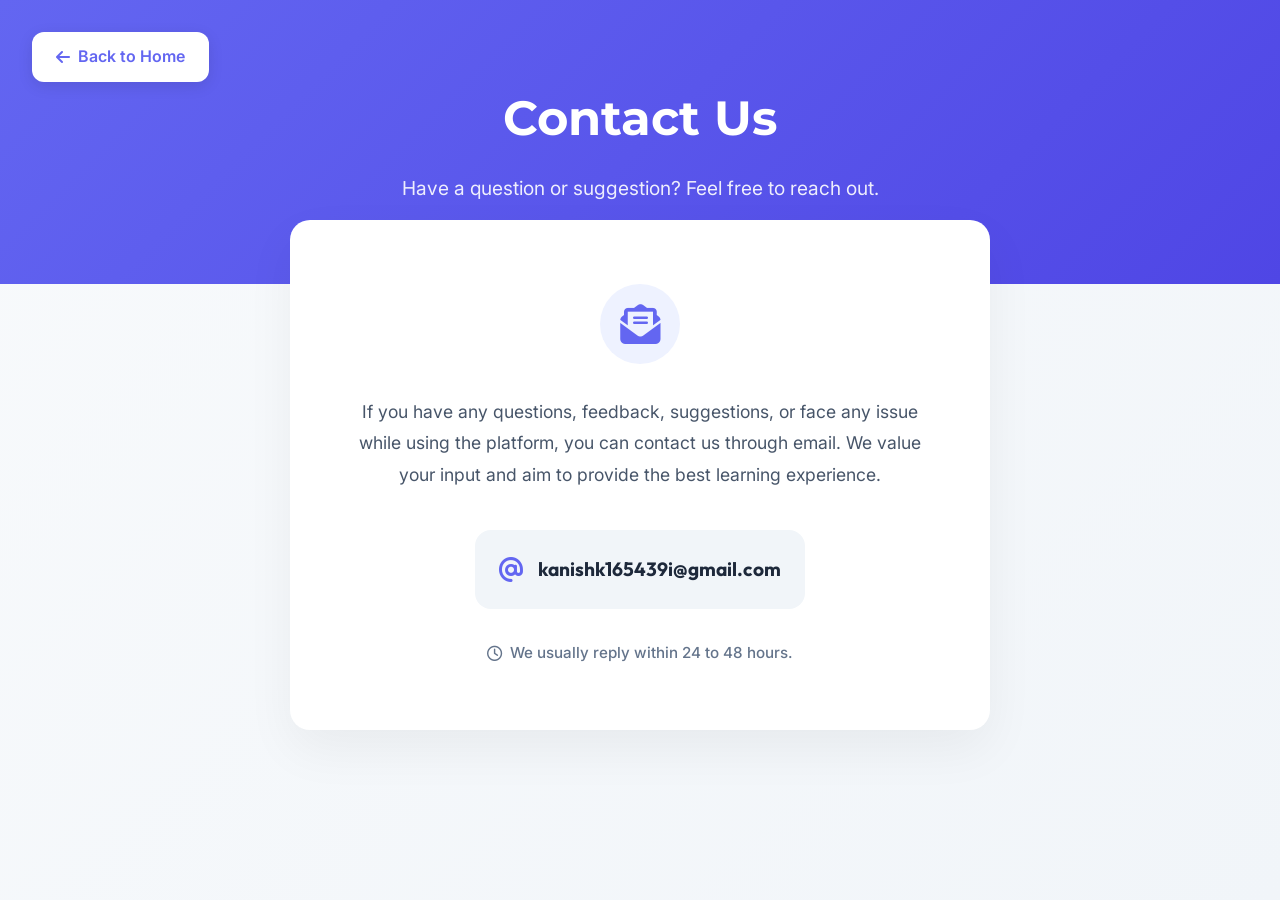
==== contact.html @ 64379ecf "Add files via upload" ====
<!DOCTYPE html>
<html lang="en">
<head>
    <meta charset="UTF-8">
    <meta name="viewport" content="width=device-width, initial-scale=1.0">
    <title>Contact Us - Political Science Quiz Portal</title>
    <link rel="icon" type="image/png" href="assets/Favicon.png">
    <link rel="stylesheet" href="css/common.css">
    <link rel="stylesheet" href="css/home.css">
    <link href="https://fonts.googleapis.com/css2?family=Inter:wght@400;500;600;700&family=Outfit:wght@400;600;700&family=Montserrat:wght@700;800&display=swap" rel="stylesheet">
    <link rel="stylesheet" href="https://cdnjs.cloudflare.com/ajax/libs/font-awesome/6.4.0/css/all.min.css">
    <style>
        .doc-page {
            background-color: #f8fafc;
            min-height: 100vh;
        }
        .doc-hero {
            background: linear-gradient(135deg, #6366f1 0%, #4f46e5 100%);
            color: white;
            padding: 5rem 1rem;
            text-align: center;
        }
        .doc-hero h1 {
            font-family: 'Montserrat', sans-serif;
            font-size: 3rem;
            margin-bottom: 1rem;
        }
        .doc-hero p {
            font-size: 1.2rem;
            opacity: 0.9;
            max-width: 600px;
            margin: 0 auto;
        }
        .contact-container {
            max-width: 700px;
            margin: -4rem auto 5rem;
            background: white;
            border-radius: 20px;
            padding: 4rem;
            box-shadow: 0 20px 50px rgba(0, 0, 0, 0.05);
            position: relative;
            z-index: 5;
            text-align: center;
        }
        .contact-icon {
            width: 80px;
            height: 80px;
            background: var(--primary-light);
            color: var(--primary-color);
            border-radius: 50%;
            display: flex;
            align-items: center;
            justify-content: center;
            font-size: 2.5rem;
            margin: 0 auto 2rem;
        }
        .contact-text {
            color: var(--text-secondary);
            font-size: 1.1rem;
            line-height: 1.8;
            margin-bottom: 2.5rem;
        }
        .email-box {
            background: #f1f5f9;
            padding: 1.5rem;
            border-radius: 16px;
            display: inline-flex;
            align-items: center;
            gap: 15px;
            margin-bottom: 2rem;
        }
        .email-box i {
            color: var(--primary-color);
            font-size: 1.5rem;
        }
        .email-box a {
            color: var(--text-main);
            text-decoration: none;
            font-weight: 700;
            font-size: 1.2rem;
            font-family: 'Outfit', sans-serif;
        }
        .response-time {
            color: var(--text-muted);
            font-size: 0.95rem;
            font-weight: 500;
            display: flex;
            align-items: center;
            justify-content: center;
            gap: 8px;
        }
        .back-home {
            position: fixed;
            top: 2rem;
            left: 2rem;
            background: white;
            color: var(--primary-color);
            padding: 0.75rem 1.5rem;
            border-radius: 12px;
            text-decoration: none;
            font-weight: 600;
            box-shadow: 0 4px 15px rgba(0,0,0,0.1);
            transition: all 0.3s ease;
            z-index: 100;
            display: flex;
            align-items: center;
            gap: 8px;
        }
        .back-home:hover {
            transform: translateX(-5px);
            box-shadow: 0 6px 20px rgba(0,0,0,0.15);
        }
        @media (max-width: 768px) {
            .contact-container {
                margin: -2rem 1rem 3rem;
                padding: 2.5rem 1.5rem;
            }
            .doc-hero h1 { font-size: 2.2rem; }
            .back-home { top: 1rem; left: 1rem; padding: 0.6rem 1rem; font-size: 0.9rem; }
            .email-box { width: 100%; justify-content: center; }
            .email-box a { font-size: 1rem; }
        }
    </style>
</head>
<body class="doc-page">
    <a href="index.html" class="back-home">
        <i class="fas fa-arrow-left"></i> Back to Home
    </a>

    <header class="doc-hero">
        <h1>Contact Us</h1>
        <p>Have a question or suggestion? Feel free to reach out.</p>
    </header>

    <main class="contact-container">
        <div class="contact-icon">
            <i class="fas fa-envelope-open-text"></i>
        </div>
        
        <p class="contact-text">
            If you have any questions, feedback, suggestions, or face any issue while using the platform, you can contact us through email. We value your input and aim to provide the best learning experience.
        </p>

        <div class="email-box">
            <i class="fas fa-at"></i>
            <a href="mailto:kanishk165439i@gmail.com">kanishk165439i@gmail.com</a>
        </div>

        <p class="response-time">
            <i class="far fa-clock"></i>
            We usually reply within 24 to 48 hours.
        </p>
    </main>
</body>
</html>
---- css/common.css ----
/* ==========================================================================
   COMMON.CSS - Shared Styles Across All Pages
   
   This file contains all the shared styles used across the quiz application:
   - Root CSS variables (colors, spacing, shadows)
   - Global resets and typography
   - Button system (primary, secondary, accent, danger)
   - Modal dialogs
   - Utility classes
   
   All pages should include this file first before their specific stylesheets.
   ========================================================================== */

/* ==========================================================================
   ROOT VARIABLES & COLOR SYSTEM
   
   Central color palette and design tokens used throughout the application.
   Modify these variables to change the entire theme.
   ========================================================================== */
:root {
    /* Primary Colors - Main brand color (indigo/purple) */
    --primary-color: #6366f1;
    --primary-hover: #4f46e5;
    --primary-light: #eef2ff;

    /* Accent Colors - Secondary actions and highlights (cyan) */
    --accent-color: #06b6d4;
    --accent-hover: #0891b2;

    /* Status Colors */
    --danger-color: #ef4444;
    /* Errors, incorrect answers */
    --danger-hover: #dc2626;
    --success-color: #22c55e;
    /* Correct answers, positive feedback */
    --success-light: #ecfdf5;
    --warning-color: #f59e0b;
    /* Warnings, cautions */

    /* Background Colors */
    --bg-color: #f8fafc;
    /* Main page background */
    --bg-secondary: #f1f5f9;
    /* Secondary backgrounds */
    --card-bg: #ffffff;
    /* Card backgrounds */

    /* Text Colors */
    --text-main: #1e293b;
    /* Primary text */
    --text-secondary: #475569;
    /* Secondary text */
    --text-muted: #64748b;
    /* Muted/disabled text */

    /* Border Colors */
    --border-color: #e2e8f0;
    /* Default borders */
    --border-hover: #cbd5e1;
    /* Hover state borders */

    /* Shadows - Progressive elevation system */
    --shadow-sm: 0 1px 2px 0 rgb(0 0 0 / 0.05);
    --shadow: 0 4px 6px -1px rgb(0 0 0 / 0.1), 0 2px 4px -2px rgb(0 0 0 / 0.1);
    --shadow-md: 0 10px 15px -3px rgb(0 0 0 / 0.1), 0 4px 6px -4px rgb(0 0 0 / 0.1);
    --shadow-lg: 0 20px 25px -5px rgb(0 0 0 / 0.1), 0 8px 10px -6px rgb(0 0 0 / 0.1);

    /* Border Radius - Consistent rounded corners */
    --radius: 12px;
    --radius-sm: 8px;
    --radius-lg: 16px;

    /* Transitions - Smooth animations */
    --transition: all 0.2s cubic-bezier(0.4, 0, 0.2, 1);
}

/* ==========================================================================
   GLOBAL RESETS & TYPOGRAPHY
   
   Base styles applied to all elements for consistency.
   ========================================================================== */
* {
    margin: 0;
    padding: 0;
    box-sizing: border-box;
    font-family: 'Inter', sans-serif;
    /* Default font for body text */
}

html {
    height: auto;
    overflow-y: auto;
}

body {
    background: linear-gradient(135deg, #f8fafc 0%, #f1f5f9 100%);
    color: var(--text-main);
    line-height: 1.6;
    min-height: 100vh;
    overflow-x: hidden;
    overflow-y: visible;
}

#app {
    min-height: 100vh;
    height: auto;
}

/* ==========================================================================
   BASE LAYOUT & VIEW CONTAINER
   
   Common layout structure for all pages/views.
   ========================================================================== */
.view {
    min-height: 100vh;
    height: auto;
    display: flex;
    flex-direction: column;
    animation: fadeIn 0.3s ease-in-out;
}

/* Utility class to hide elements */
.hidden {
    display: none !important;
}

/* Fade-in animation for smooth page transitions */
@keyframes fadeIn {
    from {
        opacity: 0;
        transform: translateY(10px);
    }

    to {
        opacity: 1;
        transform: translateY(0);
    }
}

/* ==========================================================================
   BUTTON SYSTEM
   
   Standardized button styles used across all pages:
   - primary-btn: Main call-to-action buttons (e.g., "Start Test", "Submit")
   - secondary-btn: Utility buttons (e.g., "Previous", "Cancel")
   - accent-btn: Important action buttons (e.g., "Save & Next")
   - danger-btn: Destructive actions (e.g., "Submit Quiz")
   ========================================================================== */
.primary-btn,
.accent-btn,
.secondary-btn,
.danger-btn {
    padding: 0.875rem 1.75rem;
    border-radius: var(--radius-sm);
    border: none;
    font-weight: 600;
    cursor: pointer;
    transition: var(--transition);
    font-size: 1rem;
    letter-spacing: 0.01em;
    box-shadow: var(--shadow-sm);
}

/* Primary Button - Main CTAs like "Start Test" */
.primary-btn {
    background: linear-gradient(135deg, #60a5fa, #6366f1);
    color: white;
    width: 100%;
    display: flex;
    align-items: center;
    justify-content: center;
    gap: 0.5rem;
    padding: 1.1rem 2rem;
    font-size: 1.15rem;
    font-weight: 600;
    border-radius: 20px;
}

.primary-btn:hover:not(:disabled) {
    background: linear-gradient(135deg, #4f46e5, #4338ca);
    box-shadow: var(--shadow-md);
    transform: translateY(-1px);
}

.primary-btn:active:not(:disabled) {
    transform: translateY(0);
}

.primary-btn:disabled {
    opacity: 0.5;
    cursor: not-allowed;
    transform: none;
}

/* Accent Button - Important actions like "Save & Next" */
.accent-btn {
    background: linear-gradient(135deg, var(--primary-color) 0%, var(--primary-hover) 100%);
    color: white;
}

.accent-btn:hover {
    background: linear-gradient(135deg, var(--primary-hover) 0%, #4338ca 100%);
    box-shadow: var(--shadow-md);
    transform: translateY(-1px);
}

/* Secondary Button - Utility buttons like "Previous", "Cancel" */
.secondary-btn {
    background-color: var(--bg-secondary);
    color: var(--text-main);
    border: 1px solid var(--border-color);
}

.secondary-btn:hover {
    background-color: var(--border-color);
    border-color: var(--border-hover);
    transform: translateY(-1px);
}

/* Danger Button - Destructive actions like "Submit Quiz" */
.danger-btn {
    background: linear-gradient(135deg, #1e293b 0%, #0f172a 100%);
    color: white;
}

.danger-btn:hover {
    background: linear-gradient(135deg, #0f172a 0%, #020617 100%);
    box-shadow: var(--shadow-md);
    transform: translateY(-1px);
}

/* ==========================================================================
   MODAL DIALOGS
   
   Reusable modal system for confirmation dialogs (exit, submit, etc.)
   ========================================================================== */

/* Modal Overlay - Dark background behind modal */
.modal-overlay {
    position: fixed;
    inset: 0;
    background: rgba(0, 0, 0, 0.5);
    backdrop-filter: blur(4px);
    z-index: 1000;
    display: flex;
    align-items: center;
    justify-content: center;
    animation: fadeIn 0.2s ease-out;
}

/* Modal Content Container */
.modal-content {
    background: white;
    width: 90%;
    max-width: 500px;
    border-radius: var(--radius-lg);
    box-shadow: var(--shadow-lg);
    overflow: hidden;
    animation: modalSlide 0.3s cubic-bezier(0.34, 1.56, 0.64, 1);
}

/* Modal slide-in animation */
@keyframes modalSlide {
    from {
        transform: translateY(20px) scale(0.95);
        opacity: 0;
    }

    to {
        transform: translateY(0) scale(1);
        opacity: 1;
    }
}

/* Modal Header */
.modal-header {
    padding: 1.5rem;
    border-bottom: 1px solid var(--border-color);
}

.modal-header h3 {
    font-family: 'Outfit', sans-serif;
    color: var(--text-main);
    font-size: 1.25rem;
}

/* Modal Body - Main content area */
.modal-body {
    padding: 1.5rem;
}

/* Modal Footer - Action buttons */
.modal-footer {
    padding: 1rem 1.5rem;
    background: #f8fafc;
    display: flex;
    justify-content: flex-end;
    gap: 1rem;
    border-top: 1px solid var(--border-color);
}

/* Submit Modal Stats Grid */
.submit-stats-grid {
    display: grid;
    grid-template-columns: 1fr 1fr;
    gap: 1.5rem;
    margin-bottom: 2rem;
}

.submit-stat-item {
    display: flex;
    align-items: center;
    gap: 1rem;
}

.submit-stat-item span {
    font-size: 0.9rem;
    color: var(--text-secondary);
    font-weight: 500;
}

.submit-stat-item.full-width {
    grid-column: span 2;
}

.submit-confirmation-text {
    text-align: center;
    font-weight: 600;
    color: var(--text-main);
    margin-top: 1rem;
    font-size: 1.1rem;
}

/* ==========================================================================
   UTILITY CLASSES
   
   Reusable utility classes for common styling patterns.
   ========================================================================== */

/* Text color utilities */
.success-text {
    color: #22c55e;
}

.danger-text {
    color: #f43f5e;
}

.muted-text {
    color: #64748b;
}

/* Positive/Negative marks display */
.positive {
    color: var(--success-color);
    font-weight: 600;
    background: var(--success-light);
    padding: 0.25rem 0.5rem;
    border-radius: 4px;
}

.negative {
    color: var(--danger-color);
    font-weight: 600;
    background: #fef2f2;
    padding: 0.25rem 0.5rem;
    border-radius: 4px;
}
---- css/home.css ----
/* ==========================================================================
   HOME.CSS - Home Page Specific Styles
   
   This file contains styles specific to the home/landing page:
   - Hero section with title and subtitle
   - Feature cards grid
   - Subject and chapter selection dropdowns
   - Toggle switches for options
   
   This file should be loaded AFTER common.css
   ========================================================================== */

/* ==========================================================================
   HOME PAGE LAYOUT
   ========================================================================== */
#home-view {
    position: relative;
    min-height: 100vh;
    overflow-x: hidden;
}

/* Background image for home page */
.home-background {
    position: fixed;
    inset: 0;
    background-image: url("../assets/A\ dreamy\ floating\ globe.png");
    background-size: cover;
    background-position: center top;
    background-repeat: no-repeat;
    z-index: 0;
}

/* ==========================================================================
   HERO SECTION
   
   Top section with app title and description
   ========================================================================== */
.hero {
    text-align: center;
    padding: 20px 14px 20px;
    position: relative;
    z-index: 2;
}

.hero-content {
    position: relative;
    z-index: 2;
}

/* Graduation cap icon */
.hero-icon {
    font-size: 5rem;
    margin-bottom: -1rem;
    color: var(--primary-color);
}

/* Main portal title (e.g., "Mock Test Portal") */
.hero h1 {
    font-family: 'Montserrat', sans-serif;
    font-size: 3rem;
    font-weight: 700;
    color: #172648;
    margin-bottom: -0.5rem;
    position: relative;
    z-index: 2;
}

/* Subtitle text under the title */
.hero p {
    font-size: 1.2rem;
    font-weight: 500;
    color: #2b3542;
    max-width: 410px;
    margin: 0 auto;
    line-height: 1.4;
}

/* ==========================================================================
   MAIN CONTENT AREA
   ========================================================================== */
.home-main {
    padding: 0 1rem 3rem;
    max-width: 1200px;
    margin: 0 auto;
    position: relative;
    z-index: 2;
}

/* ==========================================================================
   FEATURE CARDS SECTION
   
   Three cards showing app features (Timed Tests, Instant Results, Performance Analysis)
   ========================================================================== */
.features-section {
    display: grid;
    grid-template-columns: repeat(auto-fit, minmax(280px, 1fr));
    gap: 1.5rem;
    margin-top: 1.5rem;
    padding: 0 1rem;
    max-width: 1000px;
    margin-left: auto;
    margin-right: auto;
}

.feature-card {
    background: linear-gradient(180deg, #ffffff 0%, #f8fafc 100%);
    padding: 2rem;
    border-radius: 20px;
    box-shadow: 0 4px 15px rgba(0, 0, 0, 0.18);
    text-align: center;
    transition: var(--transition);
    border: 1px solid var(--border-color);
}

.feature-card:hover {
    transform: translateY(-5px);
    box-shadow: 0 8px 25px rgba(0, 0, 0, 0.18);
}

/* Icon circle in feature card */
.feature-icon {
    width: 50px;
    height: 50px;
    margin: 0 auto 1rem;
    background: linear-gradient(135deg, #bae6fd, #c7d2fe);
    border-radius: 50%;
    display: flex;
    align-items: center;
    justify-content: center;
    font-size: 1.5rem;
    color: #4338ca;
}

.feature-card h4 {
    font-family: 'Outfit', sans-serif;
    font-size: 1.1rem;
    font-weight: 600;
    color: var(--text-main);
    margin-bottom: 0.5rem;
}

.feature-card p {
    color: var(--text-secondary);
    font-size: 0.9rem;
    line-height: 1.6;
}

/* ==========================================================================
   SELECTION CONTAINER
   
   Main card containing subject/chapter selection and start button
   ========================================================================== */
.selection-container {
    max-width: 500px;
    margin: 4.5rem auto 0;
    /* Increased from 2.5rem to give room for upward dropdowns */
    background: rgba(255, 255, 255, 0.75);
    backdrop-filter: blur(18px);
    -webkit-backdrop-filter: blur(18px);
    padding: 2.5rem;
    border-radius: 20px;
    box-shadow: 0 20px 50px rgba(79, 70, 229, 0.18);
    display: flex;
    flex-direction: column;
    gap: 1.2rem;
    position: relative;
    z-index: 10;
    border: 1px solid rgba(255, 255, 255, 0.6);
}

/* Selection header with icon and label */
.selection-header {
    display: flex;
    align-items: center;
    gap: 1rem;
    margin-bottom: 0;
}

.card-icon {
    display: flex;
    align-items: center;
    justify-content: center;
    font-size: 1.4rem;
    color: #6366F1;
    flex-shrink: 0;
}

/* Labels for "Choose Subject" and "Choose Chapter" */
.selection-header label {
    font-weight: 600;
    color: var(--text-main);
    font-size: 1em;
    font-family: 'Montserrat', sans-serif;
}

/* ==========================================================================
   CUSTOM DROPDOWNS (Subject & Chapter)
   
   Styled dropdown menus with custom appearance
   ========================================================================== */
.custom-dropdown {
    position: relative;
    width: 100%;
}

.custom-dropdown.disabled {
    opacity: 0.5;
    pointer-events: none;
}

/* Dropdown trigger button (the clickable box) */
.dropdown-trigger {
    width: 100%;
    padding: 1rem 1.25rem;
    border-radius: 14px;
    border: 1.5px solid #e5e7eb;
    background: rgba(255, 255, 255, 0.95);
    font-family: 'Outfit', sans-serif;
    font-size: 1rem;
    cursor: pointer;
    transition: var(--transition);
    color: var(--text-main);
    display: flex;
    justify-content: space-between;
    align-items: center;
}

.dropdown-trigger:hover {
    border-color: var(--border-hover);
}

.dropdown-trigger.active {
    border-color: var(--primary-color);
    box-shadow: 0 0 0 3px var(--primary-light);
}

.dropdown-trigger i {
    transition: transform 0.3s ease;
}

.dropdown-trigger.active i {
    transform: rotate(180deg);
}

/* Dropdown content panel */
.dropdown-content {
    position: absolute;
    bottom: calc(100% + 15px);
    /* Moved slightly up for better visibility */
    left: 0;
    width: 100%;
    background: white;
    border-radius: 16px;
    box-shadow: 0 -10px 25px rgba(0, 0, 0, 0.1);
    /* Adjusted shadow for top placement */
    border: 1px solid var(--border-color);
    z-index: 100;
    display: none;
    transform-origin: bottom;
    /* Changed from top to bottom */
    animation: dropdownSlide 0.2s ease-out;
    max-height: calc(100vh - 150px);
    /* Safety: prevent touching top */
}

@keyframes dropdownSlide {
    from {
        opacity: 0;
        transform: translateY(10px);
        /* Changed direction for bottom-up */
    }

    to {
        opacity: 1;
        transform: translateY(0);
    }
}

.dropdown-content.show {
    display: block;
}

/* ==========================================================================
   DROPDOWN HEADER (Mode Selection)
   
   Radio buttons for single/multi-select mode
   ========================================================================== */
.dropdown-header {
    padding: 1rem;
    background: #f8fafc;
    border-bottom: 1px solid var(--border-color);
    border-radius: 16px 16px 0 0;
    /* Added rounding for top placement */
    display: flex;
    justify-content: space-around;
    gap: 1rem;
}

.mode-option {
    display: flex;
    align-items: center;
    gap: 0.5rem;
    cursor: pointer;
}

.mode-option input {
    display: none;
}

/* Custom radio button */
.radio-custom {
    width: 18px;
    height: 18px;
    border: 2px solid var(--border-color);
    border-radius: 50%;
    position: relative;
    transition: var(--transition);
}

.mode-option input:checked+.radio-custom {
    border-color: var(--primary-color);
}

.mode-option input:checked+.radio-custom::after {
    content: '';
    position: absolute;
    top: 50%;
    left: 50%;
    transform: translate(-50%, -50%);
    width: 10px;
    height: 10px;
    background: var(--primary-color);
    border-radius: 50%;
}

.mode-label {
    font-size: 0.9rem;
    font-weight: 600;
    color: var(--text-main);
}

/* ==========================================================================
   CHAPTER LIST
   
   Scrollable list of chapters with checkboxes
   ========================================================================== */
.chapter-list {
    max-height: 250px;
    overflow-y: auto;
    padding: 0;
    scroll-behavior: smooth;
    scrollbar-width: thin;
    scrollbar-color: var(--text-secondary) #f1f5f9;
}

.chapter-list::-webkit-scrollbar {
    width: 6px;
}

.chapter-list::-webkit-scrollbar-track {
    background: #f1f5f9;
}

.chapter-list::-webkit-scrollbar-thumb {
    background-color: var(--primary-color);
    border-radius: 10px;
}

/* Book header (sticky section headers) */
.book-header {
    background: rgba(79, 70, 229, 0.9);
    backdrop-filter: blur(8px);
    -webkit-backdrop-filter: blur(8px);
    color: white;
    padding: 0.6rem 1rem;
    font-size: 15px;
    font-weight: 700;
    position: sticky;
    top: 0;
    z-index: 5;
    font-family: 'Montserrat', sans-serif;
    letter-spacing: 0.02em;
    box-shadow: 0 2px 4px rgba(0, 0, 0, 0.1);
}

/* Individual chapter item */
.chapter-item {
    padding: 0.75rem 1rem;
    display: flex;
    align-items: center;
    justify-content: space-between;
    transition: var(--transition);
    cursor: pointer;
    border-bottom: 1px solid #3333352d;
}

.chapter-item:last-child {
    border-bottom: none;
}

.chapter-item:hover,
.chapter-item.selected {
    background: var(--primary-light);
}

.chapter-item-left {
    display: flex;
    align-items: center;
    gap: 0.75rem;
    flex: 1;
}

/* Custom checkbox for chapter selection */
.chapter-checkbox {
    width: 18px;
    height: 18px;
    border: 2px solid var(--border-color);
    border-radius: 4px;
    display: flex;
    align-items: center;
    justify-content: center;
    transition: var(--transition);
    background: white;
}

.chapter-item.selected .chapter-checkbox {
    background: var(--primary-color);
    border-color: var(--primary-color);
}

.chapter-checkbox i {
    color: white;
    font-size: 0.7rem;
    display: none;
}

.chapter-item.selected .chapter-checkbox i {
    display: block;
}

/* Chapter name text */
.chapter-name {
    font-family: 'Outfit', sans-serif;
    font-size: 15px;
    color: var(--text-main);
    font-weight: 500;
}

/* Question count badge (e.g., "50 quests") */
.quest-count {
    font-size: 0.85rem;
    color: var(--text-muted);
    font-weight: 400;
}

/* Message when no subject is selected */
.no-subject-msg {
    padding: 2rem;
    text-align: center;
    color: var(--text-muted);
    font-size: 0.9rem;
}

/* ==========================================================================
   DROPDOWN FOOTER
   
   Apply/Clear buttons and selection status
   ========================================================================== */
.dropdown-footer {
    padding: 1rem;
    border-top: 1px solid var(--border-color);
    background: white;
    display: flex;
    flex-direction: column;
    align-items: center;
    gap: 1rem;
    border-radius: 0;
}

/* Selection status badge (e.g., "3 Chapters Selected") */
.selection-status {
    background: var(--primary-light);
    color: #4338ca;
    padding: 0.5rem 1rem;
    border-radius: 20px;
    font-size: 0.85rem;
    font-weight: 600;
}

/* Apply and Clear buttons container */
.dropdown-actions {
    display: grid;
    grid-template-columns: 1fr 1fr;
    gap: 1rem;
    width: 100%;
}

.apply-btn,
.clear-btn {
    padding: 0.75rem;
    border-radius: 10px;
    font-weight: 600;
    cursor: pointer;
    transition: var(--transition);
    font-size: 0.95rem;
    text-align: center;
}

.apply-btn {
    background: linear-gradient(135deg, #60a5fa, #6366f1);
    color: white;
    border: none;
}

.apply-btn:hover {
    background: linear-gradient(135deg, #4f46e5, #4338ca);
    transform: translateY(-1px);
}

.clear-btn {
    background: white;
    color: var(--text-secondary);
    border: 1px solid var(--border-color);
}

.clear-btn:hover {
    background: var(--bg-secondary);
    border-color: var(--border-hover);
}

/* ==========================================================================
   MODE HINT
   
   Information text at bottom of dropdown (e.g., "50 random questions, 60-minute limit")
   ========================================================================== */
.mode-hint {
    font-size: 0.85rem;
    color: var(--text-muted);
    text-align: center;
    width: 100%;
    padding: 1rem 0.5rem 1.25rem;
    border-radius: 0 0 16px 16px;
    transition: var(--transition);
    font-weight: 600;
    white-space: normal;
}

.mode-hint.multi-mode,
.mode-hint.single-mode {
    background: #eef2ff;
    color: #4338ca;
    border-bottom: 5.5px solid #6366f1;
}

.hint-border {
    height: 15px;
    width: 100%;
    border-bottom: 5.5px solid #6366f1;
    border-radius: 0 0 16px 16px;
    margin-top: auto;
}

/* ==========================================================================
   RESHUFFLE TOGGLE
   
   Toggle switch for question reshuffling option
   ========================================================================== */
.reshuffle-container {
    margin-top: 0.5rem;
}

.toggle-label {
    display: flex;
    align-items: center;
    gap: 0.75rem;
    cursor: pointer;
    user-select: none;
}

.toggle-label input[type="checkbox"] {
    display: none;
}

/* Toggle slider switch */
.toggle-slider {
    position: relative;
    width: 50px;
    height: 26px;
    background-color: #e5e7eb;
    border-radius: 26px;
    transition: var(--transition);
}

.toggle-slider::before {
    content: '';
    position: absolute;
    width: 20px;
    height: 20px;
    border-radius: 50%;
    background-color: white;
    top: 3px;
    left: 3px;
    transition: var(--transition);
    box-shadow: 0 2px 4px rgba(0, 0, 0, 0.2);
}

.toggle-label input[type="checkbox"]:checked+.toggle-slider {
    background: linear-gradient(135deg, #38bdf8, #6366f1);
}

.toggle-label input[type="checkbox"]:checked+.toggle-slider::before {
    transform: translateX(24px);
}

.toggle-text {
    font-size: 0.95rem;
    font-weight: 500;
    color: var(--text-main);
    font-family: 'Outfit', sans-serif;
}

/* ==========================================================================
   MOBILE INFO BANNER
   ========================================================================== */
.mobile-info-banner {
    max-width: 800px;
    margin: 3rem auto 0;
    background: linear-gradient(135deg, #e0f2fe, #bae6fd);
    border-radius: 12px;
    padding: 1.5rem;
    display: flex;
    align-items: flex-start;
    gap: 1rem;
    box-shadow: 0 4px 15px rgba(0, 0, 0, 0.05);
    border: 1px solid #7dd3fc;
}

.mobile-info-banner i {
    font-size: 1.5rem;
    color: #0284c7;
    margin-top: 0.2rem;
}

.mobile-info-content {
    display: flex;
    flex-direction: column;
    gap: 0.5rem;
}

.mobile-info-banner p {
    color: #0c4a6e;
    font-size: 0.95rem;
    line-height: 1.5;
    margin: 0;
}

.desktop-steps {
    list-style-type: disc;
    margin: 0;
    padding-left: 1.5rem;
    color: #0369a1;
    font-size: 0.9rem;
}

.desktop-steps li {
    margin-bottom: 0.25rem;
}

/* ==========================================================================
   FEATURES TITLE DIVIDER
   ========================================================================== */
.features-divider {
    display: flex;
    align-items: center;
    justify-content: center;
    gap: 1.5rem;
    margin: 3rem 0 1.5rem;
}

.features-divider .line {
    height: 1px;
    flex-grow: 1;
    max-width: 150px;
    background: #e2e8f0;
}

.features-title {
    font-family: 'Montserrat', sans-serif;
    color: #1e293b;
    font-size: 1.8rem;
    font-weight: 800;
    margin: 0;
}

/* ==========================================================================
   PREMIUM HOW TO USE SECTION
   ========================================================================== */
.how-to-use-wrapper {
    background: linear-gradient(180deg, rgba(255, 255, 255, 0) 0%, rgba(255, 255, 255, 0.6) 10%, rgba(255, 255, 255, 0.6) 90%, rgba(255, 255, 255, 0) 100%);
    padding: 3rem 1rem;
    margin: 2rem calc(-50vw + 50%);
    position: relative;
    box-shadow: 0 4px 30px rgba(0, 0, 0, 0.02) inset;
    border-top: 1px solid rgba(255, 255, 255, 0.8);
    border-bottom: 1px solid rgba(255, 255, 255, 0.8);
    backdrop-filter: blur(10px);
}

.how-to-use-container {
    max-width: 1000px;
    margin: 0 auto;
}

.how-to-use-header {
    text-align: center;
    margin-bottom: 3.5rem;
}

.how-to-use-header .badge {
    background: #eef2ff;
    color: #4f46e5;
    padding: 0.4rem 1rem;
    border-radius: 20px;
    font-size: 0.85rem;
    font-weight: 700;
    text-transform: uppercase;
    letter-spacing: 1px;
    display: inline-block;
    margin-bottom: 1rem;
}

.premium-title {
    font-family: 'Montserrat', sans-serif;
    color: #1e293b;
    font-size: 2.2rem;
    font-weight: 800;
    margin-bottom: 0.5rem;
}

.how-to-use-header p {
    color: #64748b;
    font-size: 1.1rem;
}

/* Timeline Layout */
.timeline-container {
    background: white;
    border-radius: 20px;
    padding: 3.5rem 1.5rem 2.5rem;
    box-shadow: 0 10px 30px rgba(0, 0, 0, 0.05);
    display: flex;
    justify-content: space-between;
    align-items: flex-start;
    position: relative;
    max-width: 1100px;
    margin: 0 auto;
    border: 1px solid var(--border-color);
}

.timeline-step {
    display: flex;
    flex-direction: column;
    align-items: center;
    position: relative;
    z-index: 2;
    flex: 1;
    text-align: center;
}

.step-number {
    width: 48px;
    height: 48px;
    background: #6366f1;
    color: white;
    border-radius: 50%;
    display: flex;
    align-items: center;
    justify-content: center;
    font-size: 1.3rem;
    font-weight: 700;
    margin-bottom: 1.2rem;
    box-shadow: 0 4px 12px rgba(99, 102, 241, 0.3);
    transition: transform 0.2s ease;
}

.timeline-step:hover .step-number {
    transform: scale(1.1);
    background: #4f46e5;
}

.timeline-step h4 {
    font-family: 'Outfit', sans-serif;
    color: #1e293b;
    font-size: 1.1rem;
    font-weight: 700;
    margin-bottom: 0.4rem;
    margin-top: 0;
}

.timeline-step p {
    color: #64748b;
    font-size: 0.85rem;
    margin: 0;
    line-height: 1.3;
}

/* Connecting Lines */
.timeline-connector {
    flex: 1;
    position: relative;
    height: 2px;
    background-color: #e2e8f0;
    margin-top: 24px; /* Center with 48px circle top-aligned */
    z-index: 1;
    min-width: 30px;
}

/* Hide the font-awesome icon completely */
.timeline-connector i {
    display: none;
}

/* CSS Arrowhead */
.timeline-connector::after {
    content: '';
    position: absolute;
    right: 0;
    top: 50%;
    width: 12px;
    height: 12px;
    border-top: 2px solid #e2e8f0;
    border-right: 2px solid #e2e8f0;
    transform: translateY(-50%) rotate(45deg);
    border-radius: 1px;
}

/* Practice Now Action Box */
.practice-action {
    display: flex;
    justify-content: center;
    margin-top: 2rem;
}

.practice-now-btn {
    width: auto;
    padding: 1rem 2.5rem;
    border-radius: 8px;
    background: #6366f1;
    color: white;
    font-size: 1.1rem;
    font-family: 'Outfit', sans-serif;
    font-weight: 600;
    cursor: pointer;
    box-shadow: 0 4px 15px rgba(99, 102, 241, 0.3);
    transition: all 0.3s ease;
    border: none;
}

.practice-now-btn:hover {
    background: #4f46e5;
    transform: translateY(-2px);
    box-shadow: 0 6px 20px rgba(99, 102, 241, 0.4);
}

/* ==========================================================================
   HOME PAGE FOOTER
   ========================================================================== */
.home-footer {
    background: #ffffff;
    padding: 5rem 1rem 3rem;
    margin-top: 6rem;
    border-top: 1px solid #f1f5f9;
    position: relative;
    z-index: 10;
    box-shadow: 0 -10px 30px rgba(0, 0, 0, 0.02);
}

.footer-inner {
    max-width: 1100px;
    margin: 0 auto;
}

.footer-top {
    display: flex;
    justify-content: space-between;
    gap: 4rem;
    margin-bottom: 3rem;
    flex-wrap: wrap;
}

.footer-info {
    flex: 2;
    min-width: 300px;
}

.footer-logo {
    font-family: 'Montserrat', sans-serif;
    font-size: 1.4rem;
    font-weight: 800;
    color: var(--primary-color);
    margin-bottom: 1rem;
}

.footer-description {
    color: var(--text-secondary);
    font-size: 0.95rem;
    line-height: 1.7;
}

.footer-credits {
    flex: 1;
    min-width: 200px;
    display: flex;
    flex-direction: column;
    align-items: flex-start;
}

.credit-label {
    font-size: 0.8rem;
    color: var(--text-muted);
    text-transform: uppercase;
    letter-spacing: 1px;
    margin-bottom: 0.5rem;
    font-weight: 700;
}

.credit-name {
    font-family: 'Outfit', sans-serif;
    font-size: 1.6rem;
    font-weight: 700;
    color: var(--text-main);
    margin-bottom: 1rem;
    text-shadow: 0 0 20px rgba(99, 102, 241, 0.1);
}

.social-minimal {
    display: flex;
    gap: 1.25rem;
    font-size: 1.2rem;
    color: var(--text-muted);
}

.social-minimal a {
    color: inherit;
    text-decoration: none;
}

.social-minimal i {
    cursor: pointer;
    transition: var(--transition);
}

.social-minimal i:hover {
    color: var(--primary-color);
    transform: translateY(-3px);
}

.footer-divider {
    height: 1px;
    background: #f1f5f9;
    margin-bottom: 2rem;
}

.footer-bottom {
    display: flex;
    justify-content: space-between;
    align-items: center;
    flex-wrap: wrap;
    gap: 1rem;
    color: var(--text-muted);
    font-size: 0.9rem;
}

.footer-links {
    display: flex;
    gap: 2.5rem;
}

.footer-links a {
    color: var(--text-muted);
    text-decoration: none;
    font-size: 0.9rem;
    font-weight: 500;
    transition: var(--transition);
    position: relative;
}

.footer-links a::after {
    content: '';
    position: absolute;
    bottom: -4px;
    left: 0;
    width: 0;
    height: 1.5px;
    background: var(--primary-color);
    transition: var(--transition);
}

.footer-links a:hover {
    color: var(--primary-color);
}

.footer-links a:hover::after {
    width: 100%;
}

/* ==========================================================================
   PREMIUM INSTRUCTIONS MODAL
   ========================================================================== */
#instructions-modal-overlay {
    backdrop-filter: blur(8px);
    -webkit-backdrop-filter: blur(8px);
    background: rgba(15, 23, 42, 0.65);
}

#instructions-modal {
    max-width: 750px;
    width: 95%;
    border-radius: 24px;
    box-shadow: 0 25px 50px -12px rgba(0, 0, 0, 0.35);
    border: 1px solid rgba(255, 255, 255, 0.2);
    display: flex;
    flex-direction: column;
}

#instructions-modal .modal-header {
    background: linear-gradient(135deg, #1e1b4b 0%, #4338ca 100%);
    padding: 1.75rem 2rem;
    border-bottom: none;
    position: relative;
    overflow: hidden;
}

#instructions-modal .modal-header::before {
    content: '';
    position: absolute;
    top: 0;
    left: 0;
    right: 0;
    bottom: 0;
    background: url("../assets/A dreamy floating globe.png") center/cover;
    opacity: 0.15;
    mix-blend-mode: overlay;
}

#instructions-modal .modal-header h3 {
    color: white;
    font-size: 1.5rem;
    font-weight: 800;
    margin: 0;
    position: relative;
    z-index: 2;
    display: flex;
    align-items: center;
    gap: 0.75rem;
}

#instructions-modal .modal-header h3::before {
    content: '\f05a'; /* fa-info-circle */
    font-family: 'Font Awesome 6 Free';
    font-weight: 900;
    color: #a5b4fc;
    font-size: 1.4rem;
}

.instructions-body {
    max-height: 65vh;
    overflow-y: auto;
    padding: 2rem 2.5rem;
    background: #f8fafc;
    scrollbar-width: thin;
    scrollbar-color: #cbd5e1 transparent;
}

.instructions-body::-webkit-scrollbar {
    width: 8px;
}
.instructions-body::-webkit-scrollbar-track {
    background: transparent;
}
.instructions-body::-webkit-scrollbar-thumb {
    background: #cbd5e1;
    border-radius: 10px;
}

#instr-test-title {
    font-size: 1.35rem;
    color: #1e293b;
    margin-bottom: 2rem;
    font-weight: 800;
    text-align: center;
    border-bottom: 2px dashed #cbd5e1;
    padding-bottom: 1rem;
    font-family: 'Outfit', sans-serif;
}

.instr-section-title {
    font-size: 1.15rem;
    color: #334155;
    margin-bottom: 1rem;
    margin-top: 2rem;
    font-weight: 800;
    font-family: 'Outfit', sans-serif;
    display: flex;
    align-items: center;
    gap: 0.5rem;
}

.instr-section-title::before {
    content: '';
    display: inline-block;
    width: 6px;
    height: 18px;
    background: #6366f1;
    border-radius: 4px;
}

.instr-list {
    list-style-type: none;
    padding-left: 0;
    color: #475569;
    margin-bottom: 1rem;
}

.instr-list li {
    position: relative;
    padding-left: 1.75rem;
    margin-bottom: 0.8rem;
    line-height: 1.6;
    background: white;
    padding: 0.75rem 1rem 0.75rem 2.5rem;
    border-radius: 12px;
    border: 1px solid #e2e8f0;
    box-shadow: 0 2px 4px rgba(0,0,0,0.02);
}

.instr-list li::before {
    content: '\f105'; /* fa-angle-right */
    font-family: 'Font Awesome 6 Free';
    font-weight: 900;
    position: absolute;
    left: 1rem;
    top: 50%;
    transform: translateY(-50%);
    color: #6366f1;
}

.instr-rules {
    background: linear-gradient(135deg, #fff1f2 0%, #ffe4e6 100%);
    border: 1px solid #fecdd3;
    border-left: 5px solid #f43f5e;
    padding: 1.5rem;
    border-radius: 12px;
    box-shadow: 0 4px 6px rgba(244, 63, 94, 0.05);
}

.instr-rules ol {
    margin: 0;
    padding-left: 1.5rem;
    color: #881337;
    font-weight: 500;
}

.instr-rules li {
    margin-bottom: 0.85rem;
    line-height: 1.6;
    padding-left: 0.5rem;
}
.instr-rules li::marker {
    font-weight: 800;
    color: #e11d48;
}

.instr-status-grid {
    display: grid;
    grid-template-columns: repeat(2, 1fr);
    gap: 1rem;
    background: white;
    padding: 1.5rem;
    border-radius: 16px;
    border: 1px solid #e2e8f0;
    box-shadow: 0 4px 10px rgba(0,0,0,0.02);
}

.instr-status-item {
    display: flex;
    align-items: center;
    gap: 0.75rem;
    color: #334155;
    font-size: 0.95rem;
    font-weight: 500;
    background: #f8fafc;
    padding: 0.75rem 1rem;
    border-radius: 10px;
    border: 1px solid #f1f5f9;
}

.instr-status-item.full-width {
    grid-column: span 2;
}

.best-practices {
    display: grid;
    grid-template-columns: repeat(2, 1fr);
    gap: 1rem;
    list-style: none;
    padding: 0;
}

.best-practices li {
    background: linear-gradient(135deg, #ecfdf5 0%, #d1fae5 100%);
    border: 1px solid #a7f3d0;
    padding: 1rem;
    border-radius: 12px;
    display: flex;
    align-items: flex-start;
    gap: 0.75rem;
    color: #065f46;
    font-weight: 500;
    margin: 0; /* Reset margins from .instr-list */
    line-height: 1.5;
}

.best-practices li::before {
    display: none; /* Remove angle right arrow */
}

.best-practices i {
    color: #10b981;
    font-size: 1.25rem;
    margin-top: 0.1rem;
}

#instructions-modal .modal-footer {
    padding: 1.5rem 2.5rem;
    background: white;
    border-top: 1px solid #e2e8f0;
}

#instructions-modal .modal-footer .primary-btn {
    width: auto;
    border-radius: 12px;
    padding: 0.85rem 2rem;
    font-size: 1.05rem;
}

#instructions-modal .modal-footer .secondary-btn {
    border-radius: 12px;
    padding: 0.85rem 1.5rem;
}

/* Status box for the modal */
.status-box {
    width: 24px;
    height: 24px;
    display: flex;
    align-items: center;
    justify-content: center;
    border-radius: 4px;
    color: white;
    font-weight: 700;
    font-size: 0.75rem;
    flex-shrink: 0;
    box-shadow: var(--shadow-sm);
}

.answered {
    background: linear-gradient(135deg, var(--success-color) 0%, #16a34a 100%);
}

.not-answered {
    background: linear-gradient(135deg, var(--danger-color) 0%, #dc2626 100%);
}

.not-visited {
    background-color: #e5e7eb;
    color: var(--text-muted);
    border: 1px solid var(--border-color);
}

.review {
    background: linear-gradient(135deg, var(--primary-color) 0%, #8b5cf6 100%);
    border-radius: var(--radius-sm);
}

.answered-review {
    background: linear-gradient(135deg, var(--success-color) 50%, var(--primary-color) 50%);
    border-radius: var(--radius-sm);
}

@media (max-width: 768px) {
    .mobile-info-banner {
        flex-direction: column;
        align-items: center;
        text-align: center;
    }

    .desktop-steps {
        text-align: left;
    }

    .timeline-container {
        flex-direction: column;
        align-items: flex-start;
        gap: 2.5rem;
        padding: 3rem 1.5rem;
    }

    .timeline-step {
        flex-direction: row;
        gap: 1.5rem;
        text-align: left;
        width: 100%;
        align-items: center;
    }

    .step-number {
        margin-bottom: 0;
        min-width: 48px;
        height: 48px;
        font-size: 1.2rem;
    }

    .timeline-connector {
        display: none;
    }

    .timeline-container::before {
        content: '';
        position: absolute;
        top: 40px;
        bottom: 40px;
        left: 46px;
        width: 2px;
        background: linear-gradient(180deg, #6366f1 50%, transparent 50%);
        background-size: 100% 12px;
        opacity: 0.3;
        z-index: 1;
    }

    .home-footer {
        padding: 3rem 1.5rem 2rem;
        text-align: center;
    }

    .footer-top {
        flex-direction: column;
        gap: 2.5rem;
    }

    .footer-credits {
        align-items: center;
    }

    .footer-bottom {
        flex-direction: column;
        gap: 1.5rem;
    }

    .footer-links {
        gap: 1.5rem;
        justify-content: center;
    }
}
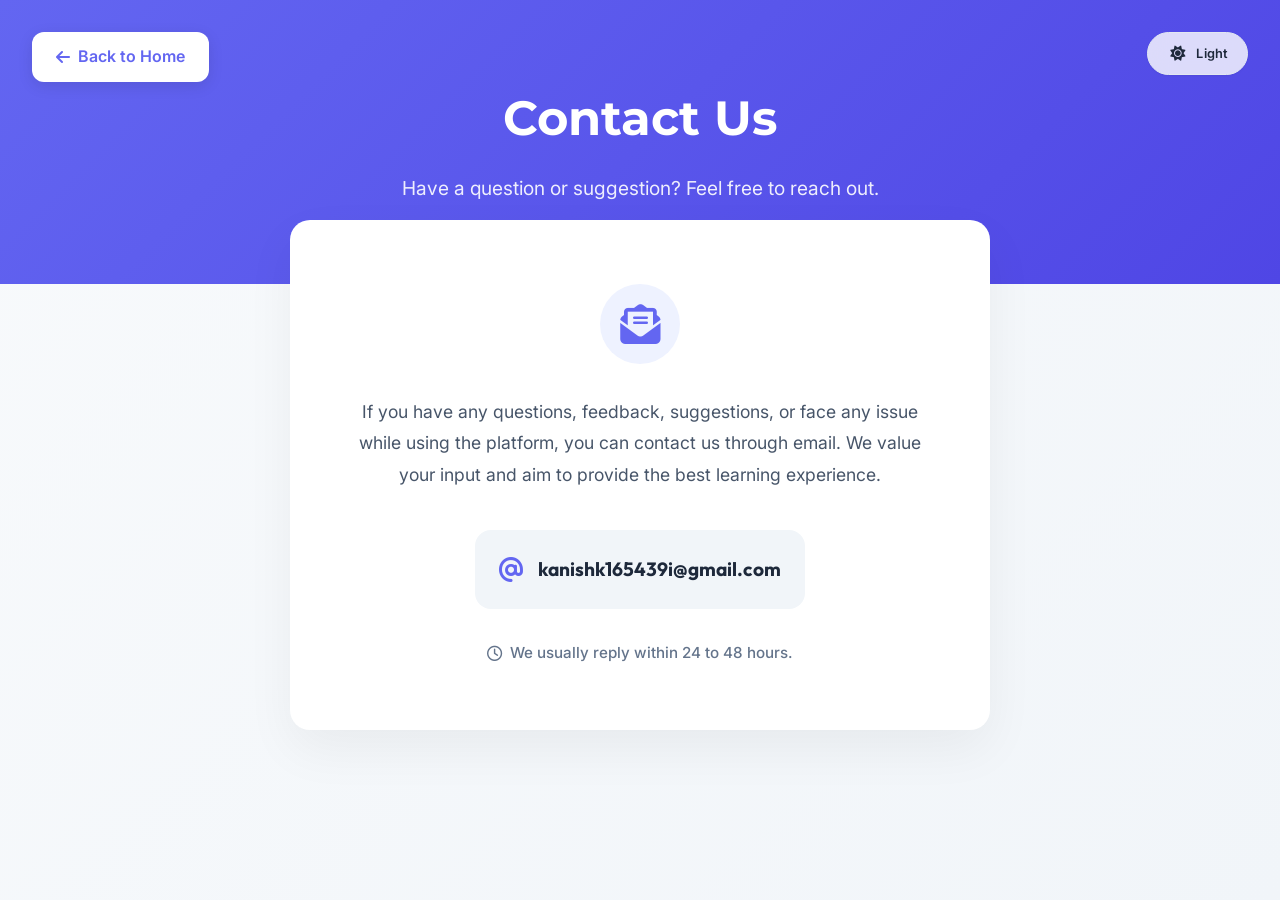
==== commit e63dfa10: "COMMIT CHANGES" ====
--- a/contact.html
+++ b/contact.html
@@ -1,12 +1,31 @@
 <!DOCTYPE html>
 <html lang="en">
 <head>
+    <!-- Google tag (gtag.js) -->
+    <script async src="https://www.googletagmanager.com/gtag/js?id=G-N9FMXSV0R2"></script>
+    <script>
+        window.dataLayer = window.dataLayer || [];
+        function gtag() { dataLayer.push(arguments); }
+        gtag('js', new Date());
+
+        gtag('config', 'G-N9FMXSV0R2');
+    </script>
+
     <meta charset="UTF-8">
     <meta name="viewport" content="width=device-width, initial-scale=1.0">
     <title>Contact Us - Political Science Quiz Portal</title>
     <link rel="icon" type="image/png" href="assets/Favicon.png">
+
+    <!-- Theme Flash Prevention (must be before CSS) -->
+    <script>
+        (function(){var t=localStorage.getItem('theme-preference')||'light';
+        if(t==='auto')t=window.matchMedia('(prefers-color-scheme:dark)').matches?'dark':'light';
+        document.documentElement.setAttribute('data-theme',t);})();
+    </script>
+
     <link rel="stylesheet" href="css/common.css">
     <link rel="stylesheet" href="css/home.css">
+    <link rel="stylesheet" href="css/theme.css">
     <link href="https://fonts.googleapis.com/css2?family=Inter:wght@400;500;600;700&family=Outfit:wght@400;600;700&family=Montserrat:wght@700;800&display=swap" rel="stylesheet">
     <link rel="stylesheet" href="https://cdnjs.cloudflare.com/ajax/libs/font-awesome/6.4.0/css/all.min.css">
     <style>
@@ -151,5 +170,6 @@
             We usually reply within 24 to 48 hours.
         </p>
     </main>
+    <script src="js/theme.js"></script>
 </body>
 </html>
--- a/css/home.css
+++ b/css/home.css
@@ -31,6 +31,48 @@
 }
 
 /* ==========================================================================
+   HEADER ACTIONS (Top Right Buttons)
+   ========================================================================== */
+.header-actions {
+    position: absolute;
+    top: 2rem;
+    right: 2rem;
+    z-index: 100;
+}
+
+.timeline-nav-btn {
+    display: flex;
+    align-items: center;
+    gap: 0.75rem;
+    padding: 0.75rem 1.5rem;
+    background: white;
+    color: var(--primary-color);
+    text-decoration: none;
+    font-weight: 700;
+    border-radius: 30px;
+    box-shadow: var(--shadow);
+    transition: var(--transition);
+    border: 1px solid var(--border-color);
+    font-family: 'Outfit', sans-serif;
+}
+
+.timeline-nav-btn i {
+    font-size: 1.1rem;
+}
+
+.timeline-nav-btn:hover {
+    transform: translateY(-2px);
+    box-shadow: var(--shadow-md);
+    background: var(--primary-color);
+    color: white;
+    border-color: var(--primary-color);
+}
+
+.timeline-nav-btn:active {
+    transform: translateY(0);
+}
+
+/* ==========================================================================
    HERO SECTION
    
    Top section with app title and description
@@ -115,6 +157,14 @@
 .feature-card:hover {
     transform: translateY(-5px);
     box-shadow: 0 8px 25px rgba(0, 0, 0, 0.18);
+}
+
+.feature-card.clickable {
+    cursor: pointer;
+}
+
+.feature-card.clickable:active {
+    transform: scale(0.98);
 }
 
 /* Icon circle in feature card */
--- a/css/theme.css
+++ b/css/theme.css
@@ -0,0 +1,1719 @@
+/* ==========================================================================
+   THEME.CSS - Dark Mode / Light Mode / System Default Theme System
+   
+   This file provides the complete theming layer for the application.
+   It is purely additive — NO existing CSS files are modified.
+   
+   Architecture:
+   - :root                  → Light mode variables (exact current colors)
+   - [data-theme="dark"]    → Dark mode overrides
+   - Theme toggle button    → Styles for the UI switcher component
+   - Page-specific dark     → Overrides for each page's unique elements
+   
+   Load this file AFTER all other CSS files on every page.
+   ========================================================================== */
+
+/* ==========================================================================
+   THEME TRANSITION
+   
+   Smooth color transitions when switching themes.
+   Scoped to color-related properties only to avoid interfering with
+   existing layout animations (transforms, opacity, etc.)
+   ========================================================================== */
+[data-theme] *,
+[data-theme] *::before,
+[data-theme] *::after {
+    transition:
+        background-color 0.3s ease,
+        color 0.3s ease,
+        border-color 0.3s ease,
+        box-shadow 0.3s ease,
+        fill 0.3s ease,
+        stroke 0.3s ease;
+}
+
+/* Exclude elements that already have their own critical animations */
+.modal-content,
+.modal-overlay,
+[class*="animate"],
+.palette-btn,
+.option-item,
+.dropdown-content,
+.timer-display,
+.event-card,
+.timeline-node,
+.toggle-slider::before {
+    transition-property: background-color, color, border-color, box-shadow, fill, stroke, transform, opacity !important;
+}
+
+
+/* ==========================================================================
+   DARK MODE — CORE VARIABLE OVERRIDES
+   
+   These override the :root variables defined in common.css.
+   Light mode uses the existing :root values — NO changes needed.
+   ========================================================================== */
+[data-theme="dark"] {
+    /* Primary Colors - Brighter for dark background visibility */
+    --primary-color: #818cf8;
+    --primary-hover: #6366f1;
+    --primary-light: #1e1b4b;
+
+    /* Accent Colors - Brighter cyan for dark mode */
+    --accent-color: #22d3ee;
+    --accent-hover: #06b6d4;
+
+    /* Status Colors - Slightly adjusted for dark backgrounds */
+    --danger-color: #f87171;
+    --danger-hover: #ef4444;
+    --success-color: #4ade80;
+    --success-light: #052e16;
+    --warning-color: #fbbf24;
+
+    /* Background Colors */
+    --bg-color: #0f1117;
+    --bg-secondary: #181a24;
+    --card-bg: #1e2130;
+
+    /* Text Colors */
+    --text-main: #e8eaed;
+    --text-secondary: #a8b1c1;
+    --text-muted: #6b7a90;
+
+    /* Border Colors */
+    --border-color: #2a2e3d;
+    --border-hover: #3a3f52;
+
+    /* Shadows - Darker, more pronounced for depth on dark surfaces */
+    --shadow-sm: 0 1px 3px 0 rgb(0 0 0 / 0.3);
+    --shadow: 0 4px 6px -1px rgb(0 0 0 / 0.4), 0 2px 4px -2px rgb(0 0 0 / 0.3);
+    --shadow-md: 0 10px 15px -3px rgb(0 0 0 / 0.4), 0 4px 6px -4px rgb(0 0 0 / 0.3);
+    --shadow-lg: 0 20px 25px -5px rgb(0 0 0 / 0.5), 0 8px 10px -6px rgb(0 0 0 / 0.4);
+
+    color-scheme: dark;
+}
+
+
+/* ==========================================================================
+   DARK MODE — GLOBAL ELEMENT OVERRIDES
+   
+   Overrides for elements in common.css that use hardcoded colors
+   rather than CSS variables.
+   ========================================================================== */
+
+/* Body background gradient */
+[data-theme="dark"] body {
+    background: linear-gradient(135deg, #0f1117 0%, #141620 100%);
+}
+
+/* Modal content */
+[data-theme="dark"] .modal-content {
+    background: #1e2130;
+}
+
+/* Modal footer */
+[data-theme="dark"] .modal-footer {
+    background: #181a24;
+}
+
+/* Primary button gradients */
+[data-theme="dark"] .primary-btn {
+    background: linear-gradient(135deg, #6366f1, #818cf8);
+}
+
+[data-theme="dark"] .primary-btn:hover:not(:disabled) {
+    background: linear-gradient(135deg, #4f46e5, #6366f1);
+}
+
+/* Accent button gradients */
+[data-theme="dark"] .accent-btn {
+    background: linear-gradient(135deg, #818cf8 0%, #6366f1 100%);
+}
+
+[data-theme="dark"] .accent-btn:hover {
+    background: linear-gradient(135deg, #6366f1 0%, #4f46e5 100%);
+}
+
+/* Secondary button */
+[data-theme="dark"] .secondary-btn {
+    background-color: #181a24;
+    color: #e8eaed;
+    border-color: #2a2e3d;
+}
+
+[data-theme="dark"] .secondary-btn:hover {
+    background-color: #252838;
+    border-color: #3a3f52;
+}
+
+/* Danger button */
+[data-theme="dark"] .danger-btn {
+    background: linear-gradient(135deg, #374151 0%, #1f2937 100%);
+}
+
+[data-theme="dark"] .danger-btn:hover {
+    background: linear-gradient(135deg, #1f2937 0%, #111827 100%);
+}
+
+/* Utility text classes */
+[data-theme="dark"] .success-text {
+    color: #4ade80;
+}
+
+[data-theme="dark"] .danger-text {
+    color: #f87171;
+}
+
+[data-theme="dark"] .muted-text {
+    color: #6b7a90;
+}
+
+/* Positive/Negative marks display */
+[data-theme="dark"] .positive {
+    background: #052e16;
+    color: #4ade80;
+}
+
+[data-theme="dark"] .negative {
+    background: #450a0a;
+    color: #f87171;
+}
+
+
+/* ==========================================================================
+   DARK MODE — HOME PAGE (home.css overrides)
+   ========================================================================== */
+
+/* Home background overlay for dark mode */
+[data-theme="dark"] .home-background {
+    filter: brightness(0.35) saturate(0.7);
+}
+
+/* Hero text */
+[data-theme="dark"] .hero-icon {
+    color: #6366f1;
+}
+
+[data-theme="dark"] .hero h1 {
+    color: #e8eaed;
+}
+
+[data-theme="dark"] .hero p {
+    color: #a8b1c1;
+}
+
+/* Header actions — timeline button */
+[data-theme="dark"] .timeline-nav-btn {
+    background: #1e2130;
+    color: #818cf8;
+    border-color: #2a2e3d;
+}
+
+[data-theme="dark"] .timeline-nav-btn:hover {
+    background: #818cf8;
+    color: white;
+    border-color: #818cf8;
+}
+
+/* Feature cards */
+[data-theme="dark"] .feature-card {
+    background: linear-gradient(180deg, #1e2130 0%, #181a24 100%);
+    border-color: #2a2e3d;
+    box-shadow: 0 4px 15px rgba(0, 0, 0, 0.35);
+}
+
+[data-theme="dark"] .feature-card:hover {
+    box-shadow: 0 8px 25px rgba(0, 0, 0, 0.45);
+}
+
+[data-theme="dark"] .feature-icon {
+    background: linear-gradient(135deg, #1e3a5f, #1e1b4b);
+    color: #818cf8;
+}
+
+/* Selection container (glassmorphism) */
+[data-theme="dark"] .selection-container {
+    background: rgba(30, 33, 48, 0.85);
+    border-color: rgba(42, 46, 61, 0.6);
+    box-shadow: 0 20px 50px rgba(0, 0, 0, 0.45);
+}
+
+/* Dropdown trigger */
+[data-theme="dark"] .dropdown-trigger {
+    background: rgba(24, 26, 36, 0.95);
+    border-color: #2a2e3d;
+    color: #e8eaed;
+}
+
+[data-theme="dark"] .dropdown-trigger:hover {
+    border-color: #3a3f52;
+}
+
+/* Dropdown content */
+[data-theme="dark"] .dropdown-content {
+    background: #1e2130;
+    border-color: #2a2e3d;
+    box-shadow: 0 -10px 25px rgba(0, 0, 0, 0.4);
+}
+
+/* Dropdown header (mode selection) */
+[data-theme="dark"] .dropdown-header {
+    background: #181a24;
+    border-color: #2a2e3d;
+}
+
+/* Book header in chapter list */
+[data-theme="dark"] .book-header {
+    background: rgba(99, 102, 241, 0.85);
+}
+
+/* Chapter items */
+[data-theme="dark"] .chapter-item {
+    border-bottom-color: rgba(42, 46, 61, 0.6);
+}
+
+[data-theme="dark"] .chapter-item:hover,
+[data-theme="dark"] .chapter-item.selected {
+    background: #1e1b4b;
+}
+
+/* Chapter checkbox */
+[data-theme="dark"] .chapter-checkbox {
+    background: #181a24;
+    border-color: #3a3f52;
+}
+
+/* Dropdown footer */
+[data-theme="dark"] .dropdown-footer {
+    background: #1e2130;
+    border-color: #2a2e3d;
+}
+
+/* Selection status badge */
+[data-theme="dark"] .selection-status {
+    background: #1e1b4b;
+    color: #a5b4fc;
+}
+
+/* Apply/Clear buttons */
+[data-theme="dark"] .apply-btn {
+    background: linear-gradient(135deg, #6366f1, #818cf8);
+}
+
+[data-theme="dark"] .apply-btn:hover {
+    background: linear-gradient(135deg, #4f46e5, #6366f1);
+}
+
+[data-theme="dark"] .clear-btn {
+    background: #181a24;
+    color: #a8b1c1;
+    border-color: #2a2e3d;
+}
+
+[data-theme="dark"] .clear-btn:hover {
+    background: #252838;
+    border-color: #3a3f52;
+}
+
+/* Mode hint */
+[data-theme="dark"] .mode-hint.multi-mode,
+[data-theme="dark"] .mode-hint.single-mode {
+    background: #1e1b4b;
+    color: #a5b4fc;
+    border-bottom-color: #818cf8;
+}
+
+[data-theme="dark"] .hint-border {
+    border-bottom-color: #818cf8;
+}
+
+/* Toggle slider */
+[data-theme="dark"] .toggle-slider {
+    background-color: #3a3f52;
+}
+
+/* Mobile info banner */
+[data-theme="dark"] .mobile-info-banner {
+    background: linear-gradient(135deg, #0c2d48, #1a3a5c);
+    border-color: #1e4976;
+}
+
+[data-theme="dark"] .mobile-info-banner i {
+    color: #38bdf8;
+}
+
+[data-theme="dark"] .mobile-info-banner p {
+    color: #bae6fd;
+}
+
+[data-theme="dark"] .desktop-steps {
+    color: #7dd3fc;
+}
+
+/* Features divider */
+[data-theme="dark"] .features-divider .line {
+    background: #2a2e3d;
+}
+
+[data-theme="dark"] .features-title {
+    color: #e8eaed;
+}
+
+/* How to use section */
+[data-theme="dark"] .how-to-use-wrapper {
+    background: linear-gradient(180deg, rgba(15, 17, 23, 0) 0%, rgba(30, 33, 48, 0.6) 10%, rgba(30, 33, 48, 0.6) 90%, rgba(15, 17, 23, 0) 100%);
+    border-top-color: rgba(42, 46, 61, 0.8);
+    border-bottom-color: rgba(42, 46, 61, 0.8);
+}
+
+/* How to use header badge */
+[data-theme="dark"] .how-to-use-header .badge {
+    background: #1e1b4b;
+    color: #a5b4fc;
+}
+
+[data-theme="dark"] .premium-title {
+    color: #e8eaed;
+}
+
+[data-theme="dark"] .how-to-use-header p {
+    color: #6b7a90;
+}
+
+/* Timeline container (how-it-works steps) */
+[data-theme="dark"] .timeline-container {
+    background: #1e2130;
+    border-color: #2a2e3d;
+    box-shadow: 0 10px 30px rgba(0, 0, 0, 0.3);
+}
+
+[data-theme="dark"] .step-number {
+    background: #818cf8;
+    box-shadow: 0 4px 12px rgba(129, 140, 248, 0.3);
+}
+
+[data-theme="dark"] .timeline-step:hover .step-number {
+    background: #6366f1;
+}
+
+[data-theme="dark"] .timeline-step h4 {
+    color: #e8eaed;
+}
+
+[data-theme="dark"] .timeline-step p {
+    color: #6b7a90;
+}
+
+[data-theme="dark"] .timeline-connector {
+    background-color: #2a2e3d;
+}
+
+[data-theme="dark"] .timeline-connector::after {
+    border-top-color: #2a2e3d;
+    border-right-color: #2a2e3d;
+}
+
+/* Practice now button */
+[data-theme="dark"] .practice-now-btn {
+    background: #818cf8;
+    box-shadow: 0 4px 15px rgba(129, 140, 248, 0.3);
+}
+
+[data-theme="dark"] .practice-now-btn:hover {
+    background: #6366f1;
+    box-shadow: 0 6px 20px rgba(129, 140, 248, 0.4);
+}
+
+/* Footer */
+[data-theme="dark"] .home-footer {
+    background: #0f1117;
+    border-top-color: #181a24;
+    box-shadow: 0 -10px 30px rgba(0, 0, 0, 0.2);
+}
+
+[data-theme="dark"] .footer-divider {
+    background: #2a2e3d;
+}
+
+/* Card icon */
+[data-theme="dark"] .card-icon {
+    color: #818cf8;
+}
+
+/* Scrollbar in chapter list */
+[data-theme="dark"] .chapter-list::-webkit-scrollbar-track {
+    background: #181a24;
+}
+
+[data-theme="dark"] .chapter-list::-webkit-scrollbar-thumb {
+    background-color: #818cf8;
+}
+
+/* Radio custom */
+[data-theme="dark"] .radio-custom {
+    border-color: #3a3f52;
+}
+
+
+/* ==========================================================================
+   DARK MODE — INSTRUCTIONS MODAL (home.css overrides)
+   ========================================================================== */
+[data-theme="dark"] .instructions-body {
+    background: #181a24;
+}
+
+[data-theme="dark"] #instr-test-title {
+    color: #e8eaed;
+    border-bottom-color: #3a3f52;
+}
+
+[data-theme="dark"] .instr-section-title {
+    color: #a8b1c1;
+}
+
+[data-theme="dark"] .instr-section-title::before {
+    background: #818cf8;
+}
+
+[data-theme="dark"] .instr-list {
+    color: #a8b1c1;
+}
+
+[data-theme="dark"] .instr-list li {
+    background: #1e2130;
+    border-color: #2a2e3d;
+    box-shadow: 0 2px 4px rgba(0, 0, 0, 0.2);
+}
+
+[data-theme="dark"] .instr-list li::before {
+    color: #818cf8;
+}
+
+[data-theme="dark"] .instr-rules {
+    background: linear-gradient(135deg, #450a0a 0%, #3b0a0a 100%);
+    border-color: #7f1d1d;
+    border-left-color: #f87171;
+}
+
+[data-theme="dark"] .instr-rules ol {
+    color: #fca5a5;
+}
+
+[data-theme="dark"] .instr-rules li::marker {
+    color: #f87171;
+}
+
+[data-theme="dark"] .instr-status-grid {
+    background: #1e2130;
+    border-color: #2a2e3d;
+    box-shadow: 0 4px 10px rgba(0, 0, 0, 0.2);
+}
+
+[data-theme="dark"] .instr-status-item {
+    color: #a8b1c1;
+    background: #181a24;
+    border-color: #2a2e3d;
+}
+
+[data-theme="dark"] .best-practices li {
+    background: linear-gradient(135deg, #052e16 0%, #064e3b 100%);
+    border-color: #065f46;
+    color: #a7f3d0;
+}
+
+[data-theme="dark"] .best-practices i {
+    color: #4ade80;
+}
+
+[data-theme="dark"] #instructions-modal .modal-footer {
+    background: #1e2130;
+    border-top-color: #2a2e3d;
+}
+
+/* Instructions scrollbar */
+[data-theme="dark"] .instructions-body::-webkit-scrollbar-thumb {
+    background: #3a3f52;
+}
+
+/* Not-visited status */
+[data-theme="dark"] .not-visited {
+    background-color: #3a3f52;
+    color: #6b7a90;
+    border-color: #3a3f52;
+}
+
+
+/* ==========================================================================
+   DARK MODE — TEST PAGE (test.css overrides)
+   ========================================================================== */
+
+/* Test header */
+[data-theme="dark"] .test-header {
+    background: linear-gradient(135deg, #1e2130 0%, #181a24 100%);
+    border-bottom-color: #2a2e3d;
+}
+
+/* Exit button */
+[data-theme="dark"] .exit-btn {
+    background: #252838;
+    color: #a8b1c1;
+}
+
+[data-theme="dark"] .exit-btn:hover {
+    background: #450a0a;
+    color: #f87171;
+}
+
+/* Header icon button */
+[data-theme="dark"] .header-icon-btn {
+    background: #252838;
+    color: #a8b1c1;
+}
+
+[data-theme="dark"] .header-icon-btn:hover {
+    background: #1e1b4b;
+    color: #818cf8;
+}
+
+/* Jump to fullscreen button */
+[data-theme="dark"] .jump-btn {
+    background: linear-gradient(135deg, #d97706 0%, #b45309 100%);
+    box-shadow: 0 4px 10px rgba(217, 119, 6, 0.3);
+}
+
+[data-theme="dark"] .jump-btn:hover {
+    background: linear-gradient(135deg, #f59e0b 0%, #d97706 100%);
+    box-shadow: 0 6px 15px rgba(245, 158, 11, 0.4);
+}
+
+/* Timer display */
+[data-theme="dark"] .timer-display {
+    background: linear-gradient(135deg, #052e16 0%, #064e3b 100%);
+    color: #4ade80;
+    border-color: rgba(74, 222, 128, 0.2);
+}
+
+[data-theme="dark"] .timer-display.warning {
+    background: #451a03;
+    color: #fbbf24;
+    border-color: #d97706;
+}
+
+[data-theme="dark"] .timer-display.critical {
+    background: #450a0a;
+    color: #f87171;
+    border-color: #ef4444;
+}
+
+/* Question area */
+[data-theme="dark"] .question-area {
+    background: #1e2130;
+}
+
+[data-theme="dark"] .question-header {
+    background: #1e2130;
+    border-bottom-color: #2a2e3d;
+}
+
+/* Options */
+[data-theme="dark"] .option-item {
+    background: #181a24;
+    border-color: #2a2e3d;
+}
+
+[data-theme="dark"] .option-item:hover {
+    background-color: #1e1b4b;
+    border-color: #818cf8;
+}
+
+[data-theme="dark"] .option-item.selected {
+    background: linear-gradient(135deg, #1e1b4b 0%, #252055 100%);
+    border-color: #818cf8;
+    box-shadow: 0 0 0 3px rgba(129, 140, 248, 0.15);
+}
+
+/* Test footer */
+[data-theme="dark"] .test-footer {
+    background: #181a24;
+    border-top-color: #2a2e3d;
+    box-shadow: 0 -4px 15px rgba(0, 0, 0, 0.2);
+}
+
+/* Sidebar */
+[data-theme="dark"] .sidebar {
+    background: linear-gradient(180deg, #1e2130 0%, #181a24 100%);
+    border-left-color: #2a2e3d;
+}
+
+/* Status legend */
+[data-theme="dark"] .status-legend {
+    background: #181a24;
+    border-color: #2a2e3d;
+}
+
+/* Palette container */
+[data-theme="dark"] .palette-container {
+    background: #181a24;
+    border-color: #2a2e3d;
+}
+
+/* Palette buttons & Status boxes - Core visibility */
+[data-theme="dark"] .palette-btn,
+[data-theme="dark"] .status-box {
+    color: #ffffff !important;
+    /* Ensure white text on colored backgrounds */
+    text-shadow: 0 1px 2px rgba(0, 0, 0, 0.2);
+}
+
+/* Status: Not Visited */
+[data-theme="dark"] .palette-btn.not-visited,
+[data-theme="dark"] .status-box.not-visited {
+    background: #374151 !important;
+    border-color: #4b5563 !important;
+    color: #9ca3af !important;
+    text-shadow: none;
+}
+
+/* Status: Answered */
+[data-theme="dark"] .palette-btn.answered,
+[data-theme="dark"] .status-box.answered {
+    background: linear-gradient(135deg, #16a34a 0%, #15803d 100%) !important;
+    border-color: #16a34a !important;
+}
+
+/* Status: Not Answered */
+[data-theme="dark"] .palette-btn.not-answered,
+[data-theme="dark"] .status-box.not-answered {
+    background: linear-gradient(135deg, #dc2626 0%, #b91c1c 100%) !important;
+    border-color: #dc2626 !important;
+}
+
+/* Status: Marked for Review */
+[data-theme="dark"] .palette-btn.review,
+[data-theme="dark"] .status-box.review {
+    background: linear-gradient(135deg, #9333ea 0%, #7e22ce 100%) !important;
+    border-color: #9333ea !important;
+}
+
+/* Status: Answered & Marked for Review */
+[data-theme="dark"] .palette-btn.answered-review,
+[data-theme="dark"] .status-box.answered-review {
+    background: linear-gradient(135deg, #16a34a 50%, #9333ea 50%) !important;
+    border-color: #16a34a !important;
+}
+
+/* Active/current question button highlight */
+[data-theme="dark"] .palette-btn.active {
+    outline: 3px solid #818cf8 !important;
+    outline-offset: 2px;
+    border-color: #818cf8 !important;
+    background-color: #1e2130;
+    transform: scale(1.1);
+    box-shadow: 0 0 15px rgba(129, 140, 248, 0.4);
+}
+
+/* Ensure active state doesn't lose its status color if Answered/Review etc */
+[data-theme="dark"] .palette-btn.active.answered {
+    background: linear-gradient(135deg, #16a34a 0%, #15803d 100%) !important;
+}
+
+[data-theme="dark"] .palette-btn.active.not-answered {
+    background: linear-gradient(135deg, #dc2626 0%, #b91c1c 100%) !important;
+}
+
+[data-theme="dark"] .palette-btn.active.review {
+    background: linear-gradient(135deg, #9333ea 0%, #7e22ce 100%) !important;
+}
+
+[data-theme="dark"] .palette-btn.active.answered-review {
+    background: linear-gradient(135deg, #16a34a 50%, #9333ea 50%) !important;
+}
+
+
+/* ==========================================================================
+   DARK MODE — RESULT PAGE (result.css overrides)
+   ========================================================================== */
+
+/* Result view background */
+[data-theme="dark"] #result-view {
+    background-color: #0f1117;
+    background-image: none;
+}
+
+/* Result navbar */
+[data-theme="dark"] .result-navbar {
+    background: rgba(30, 33, 48, 0.6);
+    backdrop-filter: blur(10px);
+    border-bottom-color: rgba(42, 46, 61, 0.3);
+}
+
+/* Navbar buttons */
+[data-theme="dark"] .retake-btn {
+    background: linear-gradient(135deg, #818cf8, #6366f1);
+    box-shadow: 0 8px 20px rgba(129, 140, 248, 0.25);
+}
+
+[data-theme="dark"] .home-btn {
+    background: #1e2130;
+    color: #a8b1c1;
+    box-shadow: 0 4px 12px rgba(0, 0, 0, 0.3);
+}
+
+[data-theme="dark"] .home-btn:hover {
+    box-shadow: 0 8px 20px rgba(0, 0, 0, 0.4);
+}
+
+/* Result header */
+[data-theme="dark"] .header-info h1 {
+    color: #e8eaed;
+}
+
+[data-theme="dark"] .header-info p {
+    color: #6b7a90;
+}
+
+/* View answer key button */
+[data-theme="dark"] .view-answer-btn {
+    background: #1e2130;
+    border-color: #3a3f52;
+    color: #a8b1c1;
+}
+
+[data-theme="dark"] .view-answer-btn:hover {
+    box-shadow: 0 8px 20px rgba(0, 0, 0, 0.3);
+}
+
+/* Result cards */
+[data-theme="dark"] .result-card {
+    background: rgba(30, 33, 48, 0.85);
+    border-color: rgba(42, 46, 61, 0.9);
+    box-shadow: 0 8px 32px rgba(0, 0, 0, 0.25);
+}
+
+[data-theme="dark"] .result-card:hover {
+    background: rgba(37, 40, 56, 0.9);
+    box-shadow: 0 12px 40px rgba(0, 0, 0, 0.3);
+}
+
+/* Chart */
+[data-theme="dark"] .chart-container::before {
+    background: #252838;
+    opacity: 0.4;
+}
+
+[data-theme="dark"] .chart-bg {
+    stroke: #2a2e3d;
+}
+
+[data-theme="dark"] .chart-center small {
+    color: #6b7a90;
+}
+
+[data-theme="dark"] .earned-text {
+    color: #4ade80;
+}
+
+[data-theme="dark"] .total-text {
+    color: #e8eaed;
+}
+
+[data-theme="dark"] .separator-text {
+    color: #3a3f52;
+}
+
+/* Overview */
+[data-theme="dark"] .overview-title {
+    color: #e8eaed;
+}
+
+[data-theme="dark"] .time-block .label {
+    color: #6b7a90;
+}
+
+[data-theme="dark"] .time-block .value {
+    color: #818cf8;
+}
+
+/* Overview details box */
+[data-theme="dark"] .overview-details-box {
+    background: linear-gradient(135deg, #181a24 0%, #1e2130 100%);
+    border-color: #2a2e3d;
+}
+
+[data-theme="dark"] .badge-row {
+    border-bottom-color: #2a2e3d;
+}
+
+[data-theme="dark"] .badge-info h4 {
+    color: #e8eaed;
+}
+
+[data-theme="dark"] .badge-icon {
+    background: linear-gradient(135deg, #818cf8, #6366f1);
+    box-shadow: 0 8px 24px rgba(129, 140, 248, 0.25);
+}
+
+[data-theme="dark"] .legend-label {
+    color: #e8eaed;
+}
+
+/* Performance card */
+[data-theme="dark"] .perf-icon {
+    background: linear-gradient(135deg, #818cf8, #6366f1);
+    box-shadow: 0 8px 24px rgba(129, 140, 248, 0.25);
+}
+
+[data-theme="dark"] .perf-icon::before {
+    background: #252838;
+}
+
+[data-theme="dark"] .perf-content h2 {
+    color: #e8eaed;
+}
+
+[data-theme="dark"] .perf-content p {
+    color: #6b7a90;
+}
+
+[data-theme="dark"] .perf-percent {
+    border-left-color: #2a2e3d;
+}
+
+[data-theme="dark"] #msg-percent {
+    color: #818cf8;
+}
+
+[data-theme="dark"] .perf-percent span {
+    color: #a8b1c1;
+}
+
+/* Summary card stats */
+[data-theme="dark"] .stats-list li {
+    color: #a8b1c1;
+}
+
+[data-theme="dark"] .stats-list li:hover {
+    background: rgba(129, 140, 248, 0.05);
+}
+
+[data-theme="dark"] .stats-list li .line {
+    border-bottom-color: #2a2e3d;
+}
+
+[data-theme="dark"] .stats-list li span:last-child {
+    color: #e8eaed;
+}
+
+/* Breakdown section */
+[data-theme="dark"] .breakdown-header h2 {
+    color: #e8eaed;
+}
+
+[data-theme="dark"] .view-solutions {
+    color: #a8b1c1;
+}
+
+[data-theme="dark"] .view-solutions:hover {
+    color: #818cf8;
+}
+
+/* Filter bar */
+[data-theme="dark"] .filter-bar {
+    background: rgba(24, 26, 36, 0.5);
+    border-bottom-color: rgba(42, 46, 61, 0.5);
+}
+
+[data-theme="dark"] .filter-btn {
+    color: #a8b1c1;
+}
+
+[data-theme="dark"] .filter-btn:hover {
+    background: rgba(129, 140, 248, 0.1);
+    color: #818cf8;
+}
+
+[data-theme="dark"] .filter-btn.active {
+    background: #6366f1;
+    color: white;
+}
+
+[data-theme="dark"] .count-badge {
+    background: #252838;
+    color: #6b7a90;
+}
+
+[data-theme="dark"] .count-badge.success {
+    background: rgba(74, 222, 128, 0.12);
+    color: #4ade80;
+}
+
+[data-theme="dark"] .count-badge.danger {
+    background: rgba(248, 113, 113, 0.12);
+    color: #f87171;
+}
+
+[data-theme="dark"] .count-badge.muted {
+    background: rgba(107, 122, 144, 0.12);
+    color: #a8b1c1;
+}
+
+/* Breakdown table */
+[data-theme="dark"] .breakdown-table th {
+    color: #6b7a90;
+    border-bottom-color: #2a2e3d;
+}
+
+[data-theme="dark"] .breakdown-table td {
+    border-bottom-color: #1e2130;
+    color: #e8eaed;
+}
+
+[data-theme="dark"] .breakdown-table tr:hover td {
+    background: rgba(30, 33, 48, 0.5);
+}
+
+/* Status pills */
+[data-theme="dark"] .status-pill.success {
+    background: rgba(74, 222, 128, 0.1);
+    color: #4ade80;
+}
+
+[data-theme="dark"] .status-pill.danger {
+    background: rgba(248, 113, 113, 0.1);
+    color: #f87171;
+}
+
+[data-theme="dark"] .status-pill.muted {
+    background: rgba(107, 122, 144, 0.1);
+    color: #6b7a90;
+}
+
+/* Marks cell */
+[data-theme="dark"] .marks-cell.success-text {
+    color: #4ade80;
+}
+
+[data-theme="dark"] .marks-cell.danger-text {
+    color: #f87171;
+}
+
+[data-theme="dark"] .marks-cell.muted-text {
+    color: #6b7a90;
+}
+
+/* Analysis section */
+[data-theme="dark"] .analysis-title {
+    color: #e8eaed;
+}
+
+[data-theme="dark"] .analysis-item {
+    background: #1e2130;
+    border-color: #2a2e3d;
+}
+
+[data-theme="dark"] .analysis-item:hover {
+    box-shadow: 0 4px 20px rgba(0, 0, 0, 0.3);
+}
+
+[data-theme="dark"] .analysis-item .chapter-name {
+    color: #e8eaed;
+}
+
+[data-theme="dark"] .chapter-score {
+    color: #6b7a90;
+}
+
+[data-theme="dark"] .chapter-score .count-val.success {
+    color: #4ade80;
+}
+
+[data-theme="dark"] .chapter-score .count-val.warning {
+    color: #fbbf24;
+}
+
+[data-theme="dark"] .chapter-score .count-val.danger {
+    color: #f87171;
+}
+
+/* Progress bar track */
+[data-theme="dark"] .progress-container {
+    background: #2a2e3d;
+}
+
+/* Responsive — perf-percent border */
+@media (max-width: 768px) {
+    [data-theme="dark"] .perf-percent {
+        border-top-color: #2a2e3d;
+    }
+}
+
+/* Chart tooltip */
+[data-theme="dark"] #chart-tooltip {
+    background: #e8eaed;
+    color: #0f1117;
+    box-shadow: 0 8px 20px rgba(0, 0, 0, 0.5);
+}
+
+
+/* ==========================================================================
+   DARK MODE — ANSWER KEY PAGE (answer-key.css overrides)
+   ========================================================================== */
+
+/* Answer key view background */
+[data-theme="dark"] #answer-key-view {
+    background-color: #0f1117;
+    background-image: none;
+}
+
+/* Answer key container */
+[data-theme="dark"] .answer-key-container {
+    background: rgba(30, 33, 48, 0.6);
+    border-color: rgba(42, 46, 61, 0.3);
+}
+
+/* Answer key header */
+[data-theme="dark"] .answer-key-header {
+    border-bottom-color: rgba(42, 46, 61, 0.3);
+}
+
+[data-theme="dark"] .answer-key-header h2 {
+    color: #818cf8;
+}
+
+[data-theme="dark"] .answer-key-header h2 i {
+    color: #818cf8;
+}
+
+/* Question navigator */
+[data-theme="dark"] .question-navigator {
+    background: rgba(30, 33, 48, 0.7);
+    border-color: rgba(42, 46, 61, 0.4);
+    box-shadow: 0 4px 20px rgba(0, 0, 0, 0.3);
+}
+
+[data-theme="dark"] .navigator-header {
+    border-bottom-color: rgba(42, 46, 61, 0.3);
+}
+
+[data-theme="dark"] .navigator-header h3 {
+    color: #a8b1c1;
+}
+
+[data-theme="dark"] .navigator-header h3 i {
+    color: #818cf8;
+}
+
+/* Nav items */
+[data-theme="dark"] .nav-item {
+    background: #252838;
+    color: #a8b1c1;
+}
+
+[data-theme="dark"] .nav-item:hover {
+    box-shadow: 0 4px 12px rgba(0, 0, 0, 0.3);
+}
+
+[data-theme="dark"] .nav-item.correct {
+    background: #064e3b;
+    color: #4ade80;
+}
+
+[data-theme="dark"] .nav-item.incorrect {
+    background: #450a0a;
+    color: #f87171;
+}
+
+[data-theme="dark"] .nav-item.skipped {
+    background: #252838;
+    color: #a8b1c1;
+}
+
+[data-theme="dark"] .nav-item.active {
+    box-shadow: 0 0 0 2px #1e2130, 0 0 0 5px #818cf8;
+}
+
+[data-theme="dark"] .nav-item.active.correct {
+    background: #4ade80;
+    color: #052e16;
+}
+
+[data-theme="dark"] .nav-item.active.incorrect {
+    background: #f87171;
+    color: #450a0a;
+}
+
+[data-theme="dark"] .nav-item.active.skipped {
+    background: #818cf8;
+    color: white;
+}
+
+/* Question card */
+[data-theme="dark"] .answer-key-question {
+    background: #1e2130;
+    border-color: #2a2e3d;
+    box-shadow: 0 4px 20px rgba(0, 0, 0, 0.2);
+}
+
+[data-theme="dark"] .answer-key-question:hover {
+    box-shadow: 0 10px 30px rgba(0, 0, 0, 0.3);
+}
+
+[data-theme="dark"] .answer-key-question-header {
+    border-bottom-color: #2a2e3d;
+}
+
+/* Status badges */
+[data-theme="dark"] .answer-key-status.correct {
+    background: rgba(74, 222, 128, 0.1);
+    color: #4ade80;
+}
+
+[data-theme="dark"] .answer-key-status.incorrect {
+    background: rgba(248, 113, 113, 0.1);
+    color: #f87171;
+}
+
+[data-theme="dark"] .answer-key-status.skipped {
+    background: rgba(107, 122, 144, 0.1);
+    color: #6b7a90;
+}
+
+/* Option cards */
+[data-theme="dark"] .answer-key-option {
+    background: #181a24;
+    border-color: #2a2e3d;
+}
+
+[data-theme="dark"] .answer-key-option.correct-answer {
+    background: rgba(74, 222, 128, 0.08);
+    border-color: #4ade80;
+}
+
+[data-theme="dark"] .answer-key-option.user-answer {
+    background: linear-gradient(135deg, rgba(248, 113, 113, 0.08) 0%, rgba(248, 113, 113, 0.12) 100%);
+    border-color: #f87171;
+}
+
+[data-theme="dark"] .answer-key-option.correct-answer.user-answer {
+    background: rgba(74, 222, 128, 0.08);
+    border-color: #4ade80;
+}
+
+/* Answer key scrollbar */
+[data-theme="dark"] .answer-key-content::-webkit-scrollbar-track {
+    background: rgba(24, 26, 36, 0.3);
+}
+
+[data-theme="dark"] .answer-key-content::-webkit-scrollbar-thumb {
+    background: rgba(129, 140, 248, 0.3);
+}
+
+[data-theme="dark"] .answer-key-content::-webkit-scrollbar-thumb:hover {
+    background: rgba(129, 140, 248, 0.5);
+}
+
+/* Navigator grid scrollbar */
+[data-theme="dark"] .navigator-grid::-webkit-scrollbar-thumb {
+    background: rgba(129, 140, 248, 0.2);
+}
+
+
+/* ==========================================================================
+   DARK MODE — TIMELINE PAGE (timeline.css overrides)
+   ========================================================================== */
+
+/* Timeline page body */
+[data-theme="dark"] .timeline-page {
+    background: #0f1117;
+}
+
+/* Page background */
+[data-theme="dark"] .page-background {
+    filter: brightness(0.25) saturate(0.5);
+}
+
+[data-theme="dark"] .page-background::after {
+    background: linear-gradient(135deg, rgba(15, 17, 23, 0.7) 0%, rgba(30, 33, 48, 0.7) 100%);
+}
+
+/* Back button */
+[data-theme="dark"] .back-btn {
+    color: #e8eaed;
+    background: rgba(30, 33, 48, 0.6);
+}
+
+[data-theme="dark"] .back-btn:hover {
+    color: #818cf8;
+    background: rgba(30, 33, 48, 0.9);
+}
+
+/* Fullscreen button */
+[data-theme="dark"] .fullscreen-btn {
+    background: rgba(30, 33, 48, 0.6);
+    color: #e8eaed;
+    border-color: rgba(42, 46, 61, 0.8);
+}
+
+[data-theme="dark"] .fullscreen-btn:hover {
+    color: #818cf8;
+    background: rgba(30, 33, 48, 0.9);
+}
+
+/* Timeline header */
+[data-theme="dark"] .timeline-header h1 {
+    color: #e8eaed;
+}
+
+[data-theme="dark"] .timeline-header p {
+    color: #a8b1c1;
+}
+
+/* Controls card */
+[data-theme="dark"] .timeline-controls-card {
+    background: rgba(30, 33, 48, 0.95);
+    border-color: rgba(42, 46, 61, 0.8);
+    box-shadow: 0 10px 30px rgba(0, 0, 0, 0.35);
+}
+
+[data-theme="dark"] .control-group label {
+    color: #6b7a90;
+}
+
+/* Timeline dropdowns */
+[data-theme="dark"] .timeline-page .dropdown-trigger {
+    background: #181a24;
+    border-color: #2a2e3d;
+    color: #e8eaed;
+}
+
+[data-theme="dark"] .timeline-page .dropdown-trigger:hover {
+    border-color: #818cf8;
+    background: #1e2130;
+}
+
+[data-theme="dark"] .timeline-page .dropdown-trigger i {
+    color: #818cf8;
+}
+
+[data-theme="dark"] .timeline-page .dropdown-content {
+    background: #1e2130;
+    border-color: rgba(129, 140, 248, 0.1);
+    box-shadow: 0 10px 25px rgba(0, 0, 0, 0.4);
+}
+
+/* Radio option */
+[data-theme="dark"] .radio-option {
+    border-bottom-color: #2a2e3d;
+}
+
+[data-theme="dark"] .radio-option:hover {
+    background: #181a24;
+    color: #818cf8;
+    border-left-color: #818cf8;
+}
+
+[data-theme="dark"] .radio-option.selected {
+    background: #1e1b4b;
+}
+
+[data-theme="dark"] .timeline-page .radio-custom {
+    border-color: #3a3f52;
+}
+
+[data-theme="dark"] .radio-option.selected .radio-custom {
+    border-color: #818cf8;
+}
+
+[data-theme="dark"] .radio-option.selected .radio-custom::after {
+    background: #818cf8;
+}
+
+[data-theme="dark"] .option-label {
+    color: #e8eaed;
+}
+
+/* Timeline chapter items */
+[data-theme="dark"] .timeline-page .chapter-item {
+    border-bottom-color: #1e2130;
+}
+
+[data-theme="dark"] .timeline-page .chapter-item:hover {
+    background: #181a24;
+    color: #818cf8;
+    border-left-color: #818cf8;
+}
+
+[data-theme="dark"] .timeline-page .chapter-item.selected {
+    background: #1e1b4b;
+}
+
+[data-theme="dark"] .timeline-page .chapter-checkbox {
+    border-color: #3a3f52;
+    background: #181a24;
+}
+
+[data-theme="dark"] .timeline-page .chapter-item.selected .chapter-checkbox {
+    background: #818cf8;
+    border-color: #818cf8;
+}
+
+[data-theme="dark"] .timeline-page .chapter-name {
+    color: #e8eaed;
+}
+
+/* Timeline options list scrollbar */
+[data-theme="dark"] .options-list::-webkit-scrollbar-track {
+    background: #181a24;
+}
+
+[data-theme="dark"] .options-list::-webkit-scrollbar-thumb {
+    background: rgba(129, 140, 248, 0.35);
+}
+
+[data-theme="dark"] .options-list::-webkit-scrollbar-thumb:hover {
+    background: rgba(129, 140, 248, 0.6);
+}
+
+/* Timeline wrapper scrollbar */
+[data-theme="dark"] .timeline-wrapper {
+    scrollbar-color: #818cf8 rgba(129, 140, 248, 0.05);
+}
+
+[data-theme="dark"] .timeline-wrapper::-webkit-scrollbar-track {
+    background: rgba(129, 140, 248, 0.03);
+}
+
+[data-theme="dark"] .timeline-wrapper::-webkit-scrollbar-thumb {
+    background: rgba(129, 140, 248, 0.3);
+}
+
+[data-theme="dark"] .timeline-wrapper::-webkit-scrollbar-thumb:hover {
+    background: rgba(129, 140, 248, 0.5);
+}
+
+/* Event cards */
+[data-theme="dark"] .event-card {
+    background: rgba(30, 33, 48, 0.98);
+    border-color: rgba(42, 46, 61, 0.8);
+    box-shadow: 0 4px 20px rgba(0, 0, 0, 0.3);
+}
+
+[data-theme="dark"] .event-card:hover {
+    border-color: #818cf8;
+    box-shadow: 0 12px 40px rgba(129, 140, 248, 0.2);
+}
+
+[data-theme="dark"] .event-card-header {
+    border-bottom-color: rgba(129, 140, 248, 0.15);
+    color: #818cf8;
+}
+
+[data-theme="dark"] .event-card h3 {
+    color: #e8eaed;
+}
+
+[data-theme="dark"] .event-card p {
+    color: #a8b1c1;
+}
+
+/* Card tags */
+[data-theme="dark"] .tag-cwp {
+    background: linear-gradient(135deg, #1e1b4b, #312e81);
+    color: #a5b4fc;
+}
+
+[data-theme="dark"] .tag-pisi {
+    background: linear-gradient(135deg, #451a03, #78350f);
+    color: #fde68a;
+}
+
+/* Event card description scrollbar */
+[data-theme="dark"] .event-card p::-webkit-scrollbar-track {
+    background: rgba(24, 26, 36, 0.5);
+}
+
+[data-theme="dark"] .event-card p::-webkit-scrollbar-thumb {
+    background: rgba(129, 140, 248, 0.3);
+}
+
+[data-theme="dark"] .event-card p::-webkit-scrollbar-thumb:hover {
+    background: rgba(129, 140, 248, 0.5);
+}
+
+/* Timeline node */
+[data-theme="dark"] .timeline-node {
+    background: #1e2130;
+    border-color: #818cf8;
+    box-shadow: 0 0 0 4px rgba(129, 140, 248, 0.1),
+        0 0 20px rgba(129, 140, 248, 0.2);
+}
+
+[data-theme="dark"] .timeline-item:hover .timeline-node {
+    background: #818cf8;
+    border-color: #1e2130;
+    box-shadow: 0 0 0 6px rgba(129, 140, 248, 0.15),
+        0 0 30px rgba(129, 140, 248, 0.4);
+}
+
+/* Timeline year label */
+[data-theme="dark"] .timeline-year {
+    color: #e8eaed;
+}
+
+/* No events message */
+[data-theme="dark"] .no-events {
+    color: #6b7a90;
+    background: rgba(30, 33, 48, 0.5);
+}
+
+/* Timeline footer */
+[data-theme="dark"] .timeline-footer {
+    color: #6b7a90;
+    border-top-color: rgba(129, 140, 248, 0.1);
+}
+
+
+/* ==========================================================================
+   DARK MODE — DOC PAGES (privacy, terms, contact inline style overrides)
+   ========================================================================== */
+
+/* Doc page body */
+[data-theme="dark"] .doc-page {
+    background-color: #0f1117;
+}
+
+/* Doc hero gradient — intentionally kept bright as brand accent */
+[data-theme="dark"] .doc-hero {
+    background: linear-gradient(135deg, #312e81 0%, #1e1b4b 100%);
+}
+
+/* Doc container (main content card) */
+[data-theme="dark"] .doc-container {
+    background: #1e2130;
+    box-shadow: 0 20px 50px rgba(0, 0, 0, 0.4);
+}
+
+/* Doc section text */
+[data-theme="dark"] .doc-section h2 {
+    color: #818cf8;
+}
+
+[data-theme="dark"] .doc-section p,
+[data-theme="dark"] .doc-section ul {
+    color: #a8b1c1;
+}
+
+/* Back home button */
+[data-theme="dark"] .back-home {
+    background: #1e2130;
+    color: #818cf8;
+    box-shadow: 0 4px 15px rgba(0, 0, 0, 0.3);
+}
+
+[data-theme="dark"] .back-home:hover {
+    box-shadow: 0 6px 20px rgba(0, 0, 0, 0.4);
+}
+
+/* Contact page specific */
+[data-theme="dark"] .contact-container {
+    background: #1e2130;
+    box-shadow: 0 20px 50px rgba(0, 0, 0, 0.4);
+}
+
+[data-theme="dark"] .contact-icon {
+    background: #1e1b4b;
+    color: #818cf8;
+}
+
+[data-theme="dark"] .contact-text {
+    color: #a8b1c1;
+}
+
+[data-theme="dark"] .email-box {
+    background: #181a24;
+}
+
+[data-theme="dark"] .email-box i {
+    color: #818cf8;
+}
+
+[data-theme="dark"] .email-box a {
+    color: #e8eaed;
+}
+
+[data-theme="dark"] .response-time {
+    color: #6b7a90;
+}
+
+
+/* ==========================================================================
+   THEME TOGGLE BUTTON
+   
+   Premium pill-shaped toggle that cycles through Light/Dark/System.
+   Injected dynamically by theme.js into each page's header area.
+   ========================================================================== */
+.theme-toggle-btn {
+    display: inline-flex;
+    align-items: center;
+    gap: 0.5rem;
+    padding: 0.6rem 1.15rem;
+    border: 1px solid var(--border-color);
+    border-radius: 30px;
+    background: rgba(255, 255, 255, 0.8);
+    backdrop-filter: blur(12px);
+    -webkit-backdrop-filter: blur(12px);
+    cursor: pointer;
+    font-family: 'Outfit', sans-serif;
+    font-size: 0.85rem;
+    font-weight: 600;
+    color: var(--text-main);
+    transition: all 0.3s ease;
+    box-shadow: var(--shadow-sm);
+    position: relative;
+    z-index: 100;
+    white-space: nowrap;
+    user-select: none;
+}
+
+.theme-toggle-btn:hover {
+    transform: translateY(-2px);
+    box-shadow: var(--shadow);
+    border-color: var(--primary-color);
+}
+
+.theme-toggle-btn:active {
+    transform: translateY(0);
+}
+
+/* Icon inside toggle */
+.theme-toggle-btn .theme-icon {
+    display: flex;
+    align-items: center;
+    justify-content: center;
+    width: 22px;
+    height: 22px;
+    font-size: 0.95rem;
+    transition: transform 0.4s cubic-bezier(0.34, 1.56, 0.64, 1);
+}
+
+.theme-toggle-btn:hover .theme-icon {
+    transform: rotate(25deg);
+}
+
+/* Label text */
+.theme-toggle-btn .theme-label {
+    font-size: 0.8rem;
+    letter-spacing: 0.02em;
+}
+
+/* Dark mode toggle appearance */
+[data-theme="dark"] .theme-toggle-btn {
+    background: rgba(30, 33, 48, 0.85);
+    border-color: #2a2e3d;
+    color: #e8eaed;
+}
+
+[data-theme="dark"] .theme-toggle-btn:hover {
+    border-color: #818cf8;
+    background: rgba(37, 40, 56, 0.9);
+}
+
+/* Tooltip (shows full mode name on hover) */
+.theme-toggle-btn::after {
+    content: attr(data-tooltip);
+    position: absolute;
+    top: calc(100% + 8px);
+    left: 50%;
+    transform: translateX(-50%) scale(0.9);
+    background: var(--text-main);
+    color: var(--card-bg);
+    padding: 0.35rem 0.75rem;
+    border-radius: 8px;
+    font-size: 0.72rem;
+    font-weight: 600;
+    letter-spacing: 0.03em;
+    white-space: nowrap;
+    pointer-events: none;
+    opacity: 0;
+    transition: opacity 0.2s ease, transform 0.2s ease;
+    z-index: 999;
+    box-shadow: 0 4px 12px rgba(0, 0, 0, 0.2);
+}
+
+.theme-toggle-btn:hover::after {
+    opacity: 1;
+    transform: translateX(-50%) scale(1);
+}
+
+/* ==========================================================================
+   PAGE-SPECIFIC POSITIONING (Fixed Toggles)
+   ========================================================================== */
+
+/* Timeline Page: Positioned to the left of the Fullscreen button */
+.theme-toggle-btn.timeline-toggle {
+    position: fixed;
+    top: 1.5rem;
+    right: 6.5rem;
+    /* Fullscreen is at 3rem + 42px width + 12px gap */
+    z-index: 1001;
+}
+
+/* Doc Pages: Positioned in the top-right corner */
+.theme-toggle-btn.doc-toggle {
+    position: fixed;
+    top: 2rem;
+    right: 2rem;
+    z-index: 1001;
+}
+
+
+/* ==========================================================================
+   DARK MODE — GLOBAL SCROLLBAR
+   ========================================================================== */
+[data-theme="dark"] ::-webkit-scrollbar {
+    width: 8px;
+    height: 8px;
+}
+
+[data-theme="dark"] ::-webkit-scrollbar-track {
+    background: #0f1117;
+}
+
+[data-theme="dark"] ::-webkit-scrollbar-thumb {
+    background: #3a3f52;
+    border-radius: 10px;
+}
+
+[data-theme="dark"] ::-webkit-scrollbar-thumb:hover {
+    background: #4a5068;
+}
+
+/* Firefox scrollbar for dark mode */
+[data-theme="dark"] * {
+    scrollbar-color: #3a3f52 #0f1117;
+}
+
+
+/* ==========================================================================
+   DARK MODE — FORM ELEMENT GLOBAL OVERRIDES
+   ========================================================================== */
+[data-theme="dark"] input,
+[data-theme="dark"] select,
+[data-theme="dark"] textarea {
+    background-color: #181a24;
+    color: #e8eaed;
+    border-color: #2a2e3d;
+}
+
+[data-theme="dark"] input::placeholder,
+[data-theme="dark"] textarea::placeholder {
+    color: #6b7a90;
+}
+
+[data-theme="dark"] input:focus,
+[data-theme="dark"] select:focus,
+[data-theme="dark"] textarea:focus {
+    border-color: #818cf8;
+    box-shadow: 0 0 0 3px rgba(129, 140, 248, 0.15);
+    outline: none;
+}
